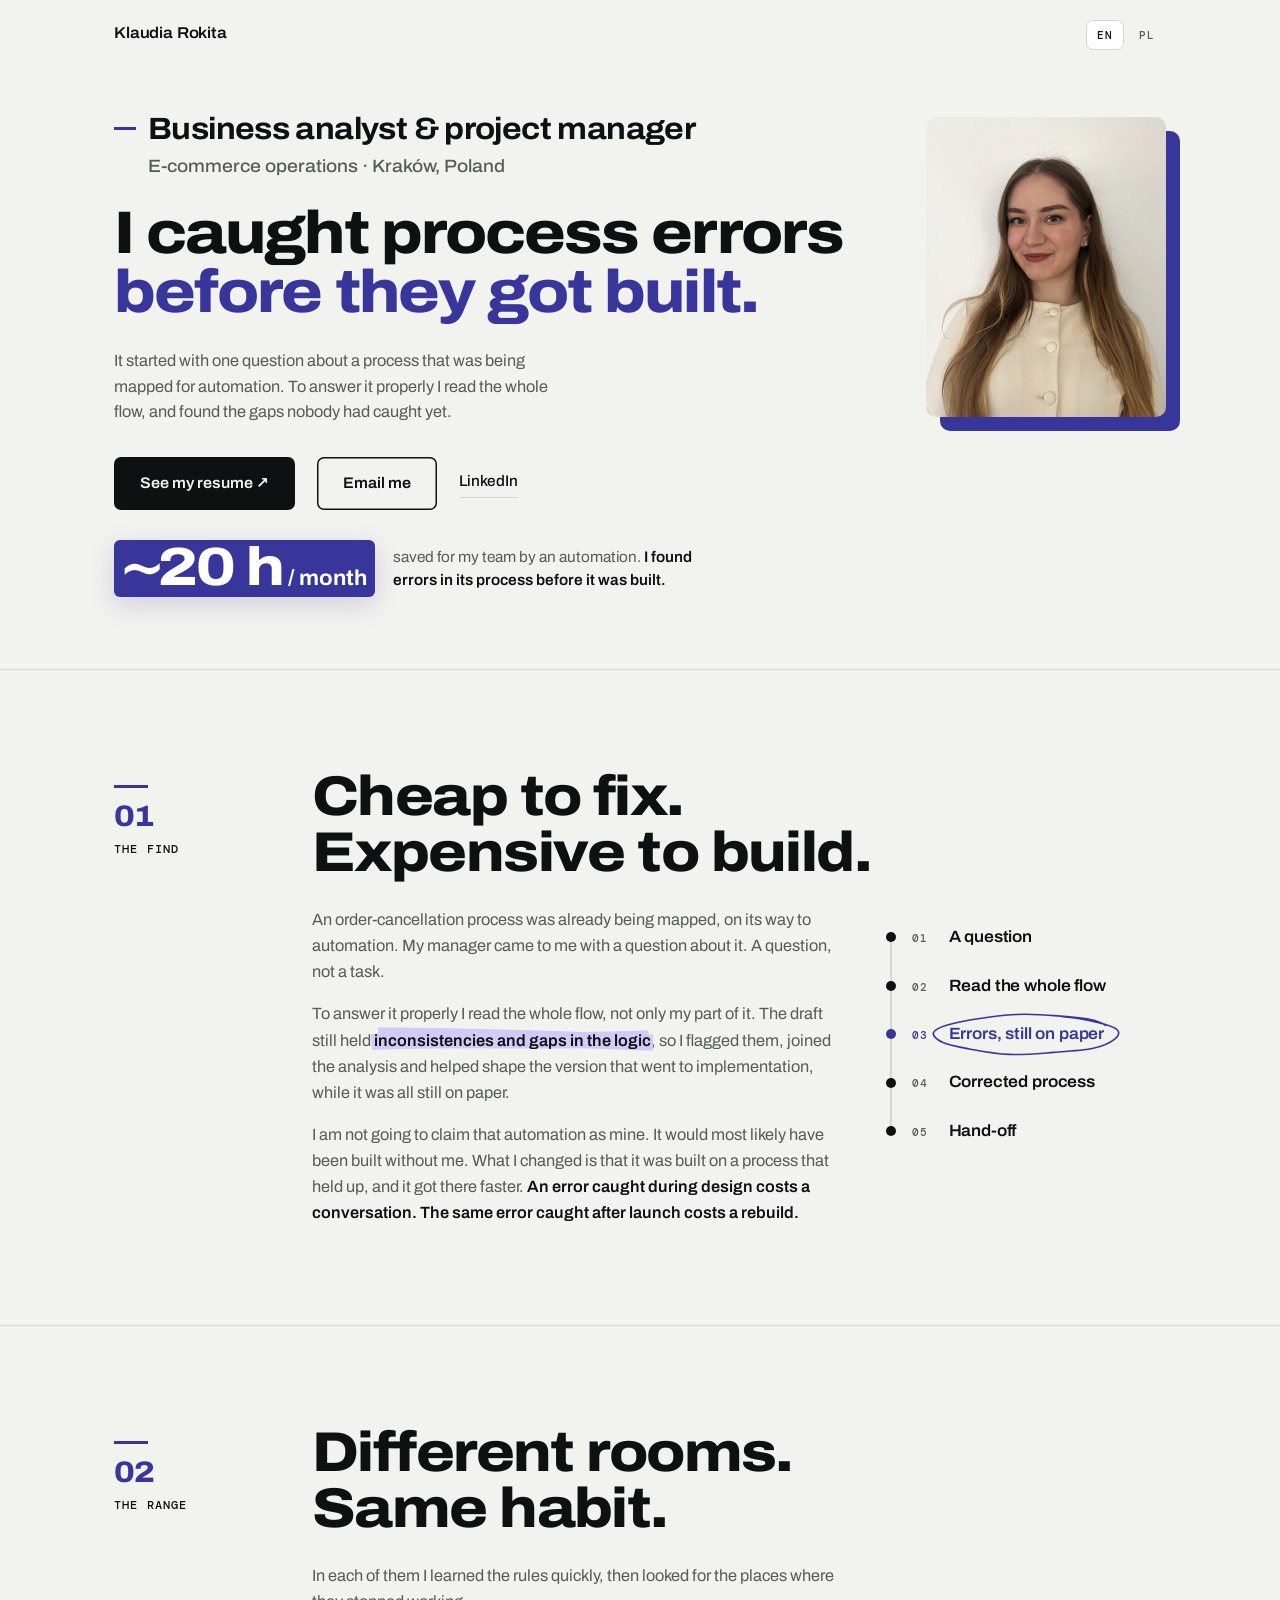
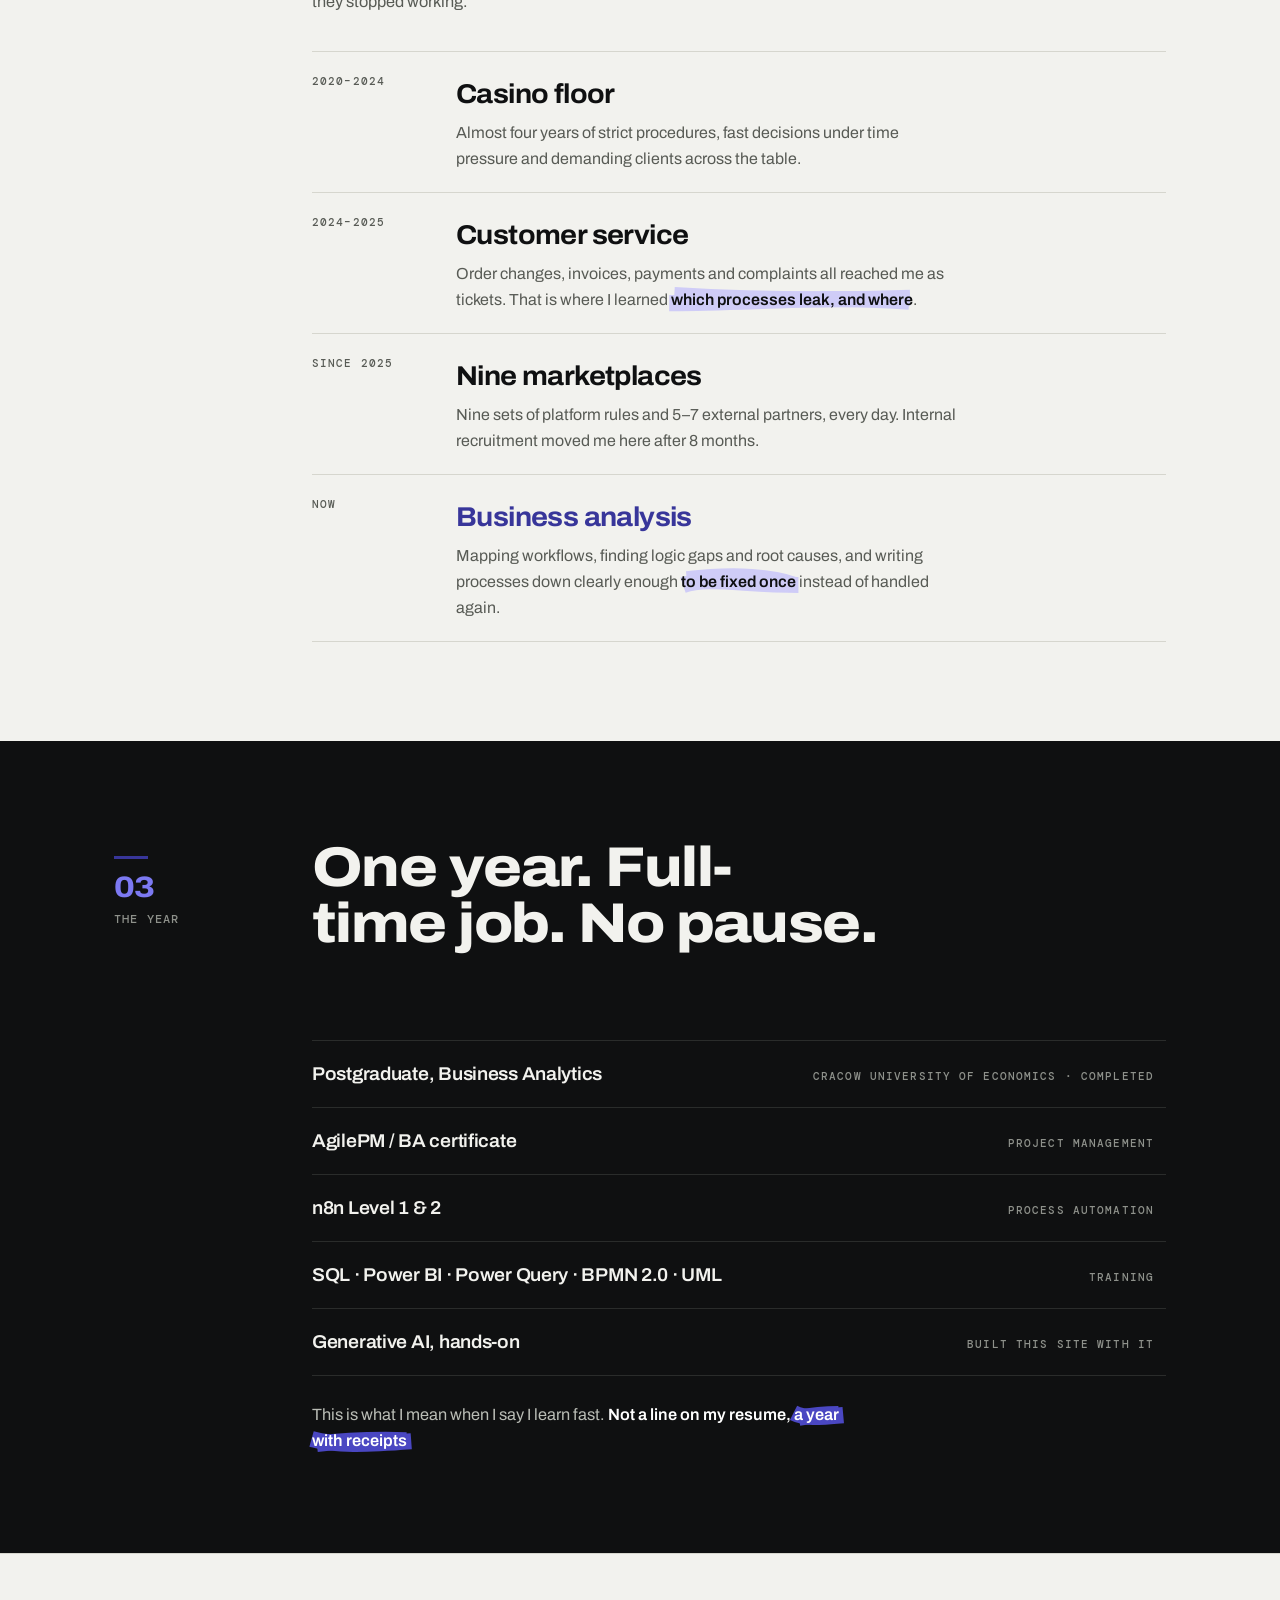
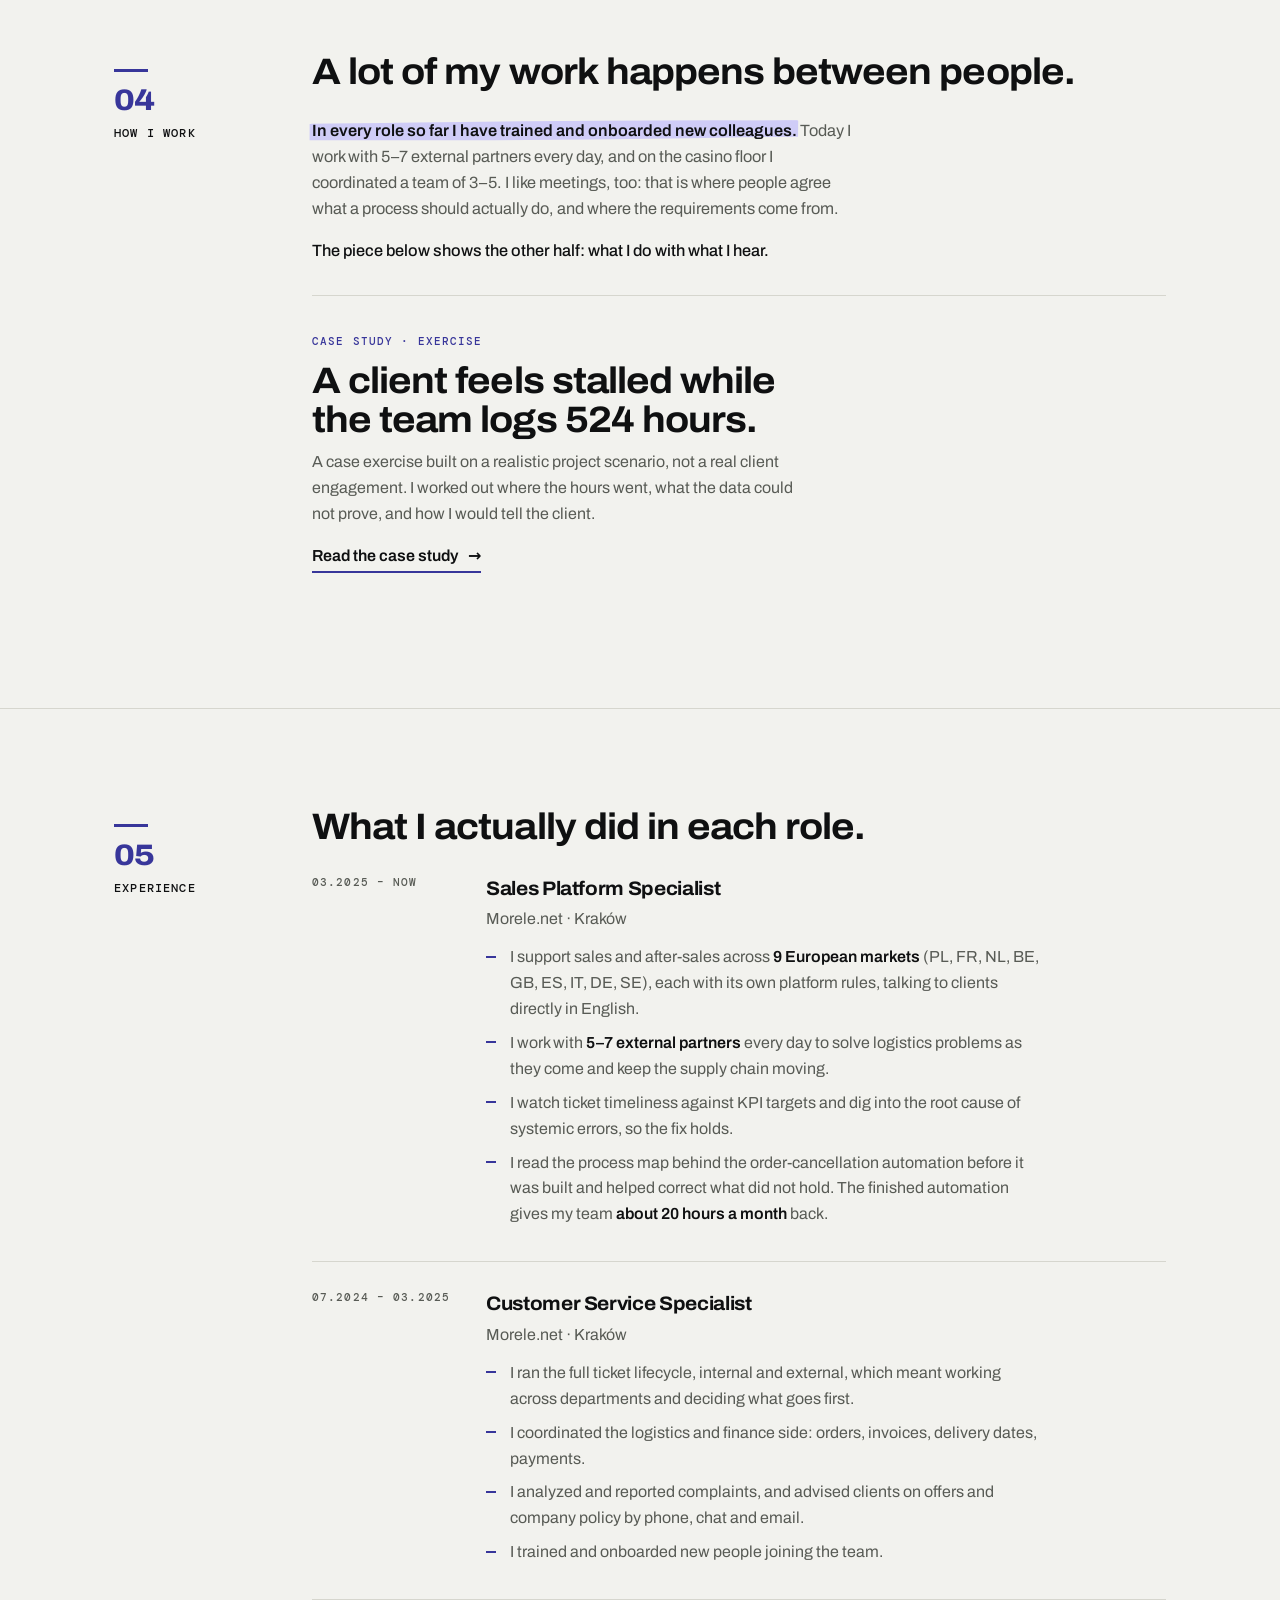
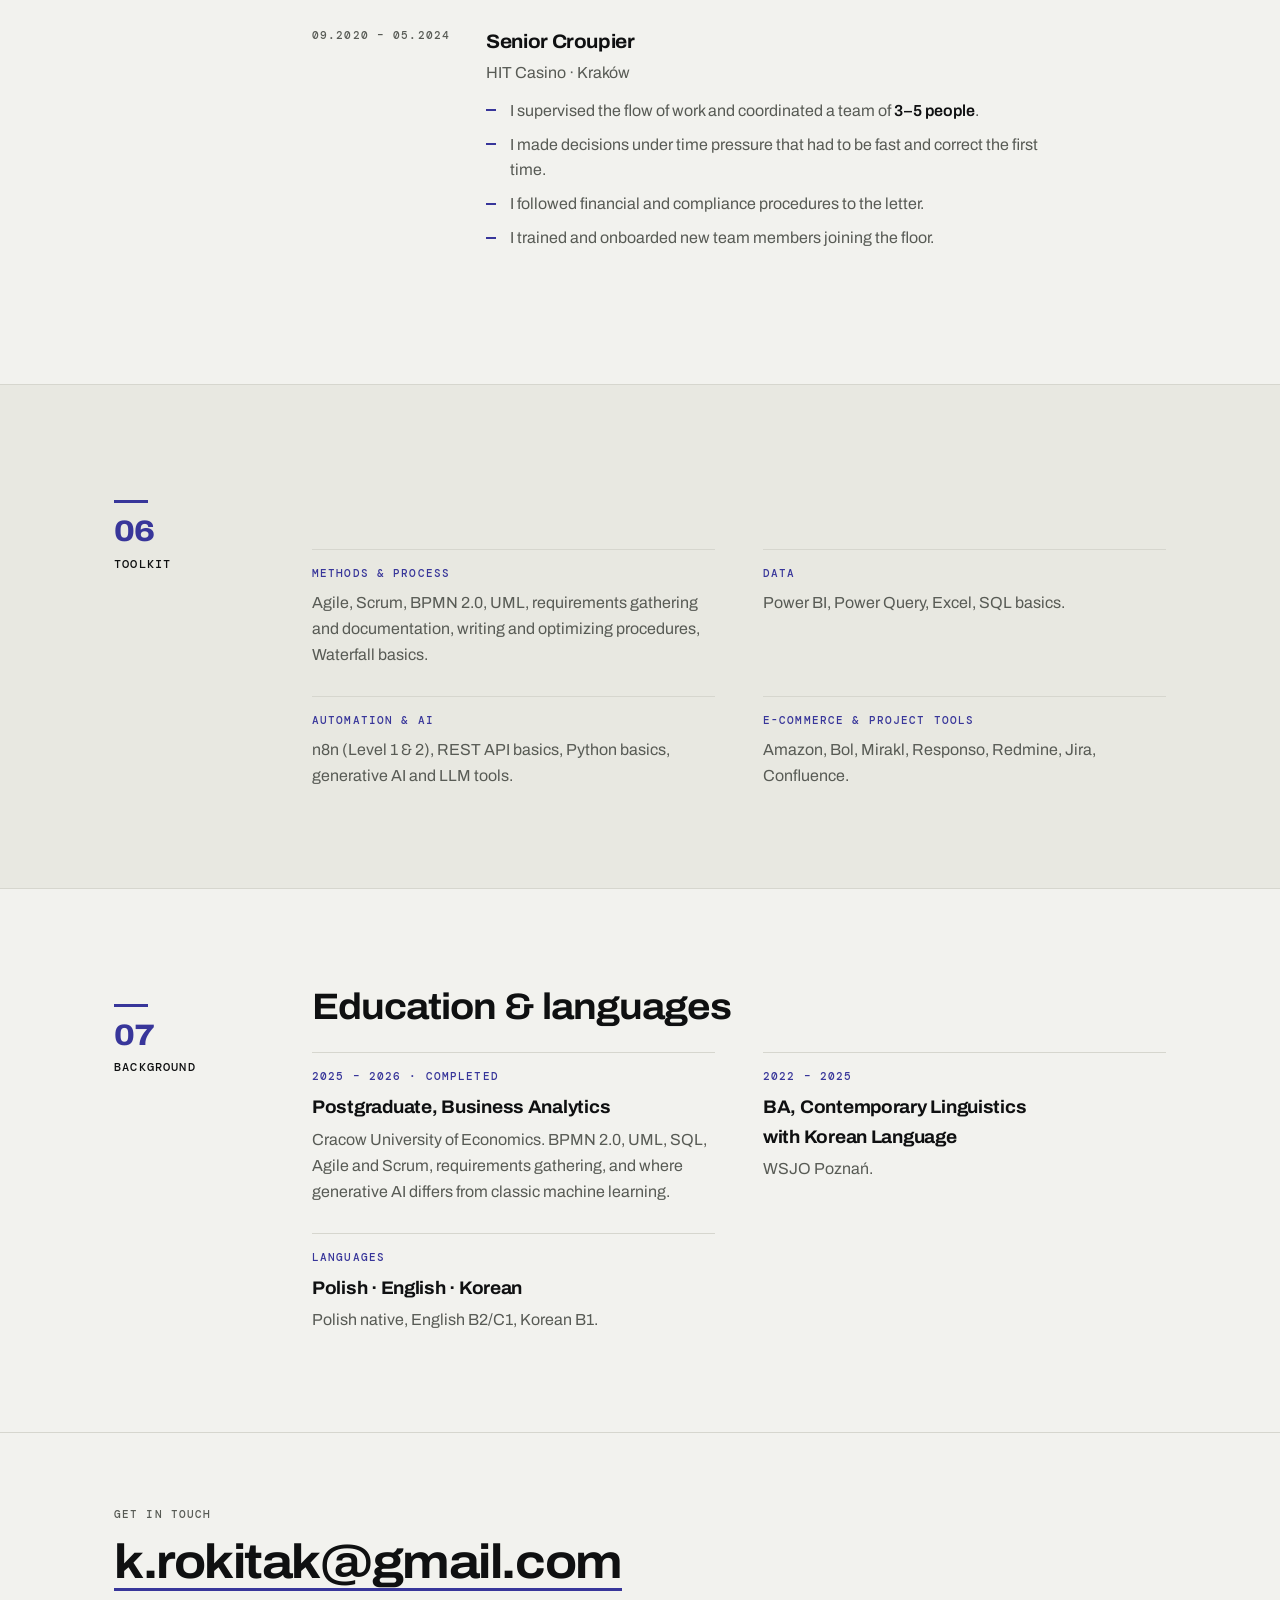
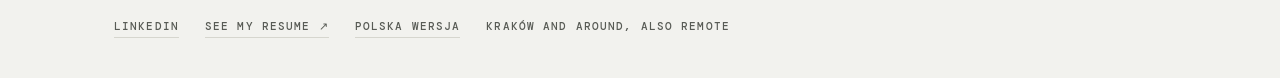
==== index.html @ baf04b35 "Personal website, first public version Co-Authored-By: Claude Opus 5 <noreply@anthropic.com>" ====
<!doctype html>
<html lang="en">
<head>
<meta charset="utf-8">
<meta name="viewport" content="width=device-width, initial-scale=1">
<meta name="robots" content="noindex, nofollow">
<title>Klaudia Rokita · Business analyst &amp; project manager</title>
<meta name="description" content="Klaudia Rokita, business analyst and project manager in Kraków: process mapping, root-cause analysis and requirements.">

<link rel="alternate" hreflang="en" href="https://klaudiarokita.github.io/">
<link rel="alternate" hreflang="pl" href="https://klaudiarokita.github.io/pl/">
<link rel="alternate" hreflang="x-default" href="https://klaudiarokita.github.io/">
<link rel="icon" href="assets/favicon-32.png" sizes="32x32" type="image/png">
<link rel="icon" href="assets/favicon.svg" type="image/svg+xml">
<link rel="apple-touch-icon" href="assets/apple-touch-icon.png">

<meta property="og:type" content="profile">
<meta property="og:locale" content="en_US">
<meta property="og:title" content="Klaudia Rokita · Business analyst &amp; project manager">
<meta property="og:description" content="I caught process errors before they got built.">
<meta property="og:url" content="https://klaudiarokita.github.io/">
<meta property="og:image" content="https://klaudiarokita.github.io/assets/img/og-en.jpg">
<meta property="og:image:width" content="1200">
<meta property="og:image:height" content="630">
<meta property="og:image:alt" content="Klaudia Rokita, business analyst and project manager: I caught process errors before they got built.">
<meta name="twitter:card" content="summary_large_image">

<link rel="preload" href="assets/fonts/archivo-latin.woff2" as="font" type="font/woff2" crossorigin>
<link rel="preload" href="assets/fonts/dmmono-500-latin.woff2" as="font" type="font/woff2" crossorigin>
<link rel="stylesheet" href="assets/css/site.css?v=37">
</head>
<body>
<a class="skip" href="#main">Skip to content</a>
<div class="spine" aria-hidden="true"><i></i></div>
<nav class="toc" aria-label="Sections on this page">
  <ol>
    <li><a href="#find"><span>The find</span><b>01</b></a></li>
    <li><a href="#range"><span>The range</span><b>02</b></a></li>
    <li><a href="#year"><span>The year</span><b>03</b></a></li>
    <li><a href="#work"><span>How I work</span><b>04</b></a></li>
    <li><a href="#experience"><span>Experience</span><b>05</b></a></li>
    <li><a href="#toolkit"><span>Toolkit</span><b>06</b></a></li>
    <li><a href="#background"><span>Background</span><b>07</b></a></li>
  </ol>
</nav>

<header class="site">
  <div class="wrap">
    <a class="sig" href="./">Klaudia Rokita</a>
    <nav class="lang mono" aria-label="Language">
      <a href="./" aria-current="page" lang="en">EN</a>
      <a href="pl/" lang="pl">PL</a>
    </nav>
  </div>
</header>

<main id="main">

  <!-- ---------- hero ---------- -->
  <section class="hero">
    <div class="wrap">
      <div class="hero-layout">
        <p class="identity">Business analyst &amp; project manager <span>E-commerce operations<span class="sep"> · </span><span class="loc">Kraków, Poland</span></span></p>
        <h1><span>I caught process errors</span> <span class="payoff">before they got built.</span></h1>
        <div class="hero-body">
          <p class="lead">It started with one question about a process that was being mapped for automation. To answer it properly I read the whole flow, and found the gaps nobody had caught yet.</p>
          <div class="cta">
            <a class="btn" href="files/klaudia-rokita-cv-en.pdf" target="_blank" rel="noopener">See my resume <span aria-hidden="true">&#8599;</span><span class="sr">(PDF, opens in a new tab)</span></a>
            <a class="btn btn--ghost" href="mailto:k.rokitak@gmail.com">Email me</a>
            <a class="tlink" href="https://www.linkedin.com/in/k-rokitak">LinkedIn</a>
          </div>
          <p class="proof"><strong>~20 h<small> / month</small></strong><span>saved for my team by an automation. <b>I found errors in its process before it was built.</b></span></p>
        </div>
        <figure class="portrait">
          <img src="assets/img/klaudia-rokita-480.jpg"
               srcset="assets/img/klaudia-rokita-480.jpg 480w, assets/img/klaudia-rokita-960.jpg 960w"
               sizes="(max-width: 900px) 72px, 240px"
               width="480" height="600"
               alt="Klaudia Rokita">
        </figure>
      </div>
    </div>
  </section>

  <!-- ---------- 01 the find ---------- -->
  <section class="act" id="find" aria-labelledby="find-h">
    <div class="wrap">
      <p class="act__label mono"><b>01</b> The find</p>
      <div>
        <h2 class="kicker reveal" id="find-h">Cheap to fix. Expensive to build.</h2>
        <div class="find-grid">
          <div>
            <p class="body-text reveal d1">An order-cancellation process was already being mapped, on its way to automation. My manager came to me with a question about it. A question, not a task.</p>
            <p class="body-text reveal d2">To answer it properly I read the whole flow, not only my part of it. The draft still held <span class="mark">inconsistencies and gaps in the logic</span>, so I flagged them, joined the analysis and helped shape the version that went to implementation, while it was all still on paper.</p>
            <p class="body-text reveal d2">I am not going to claim that automation as mine. It would most likely have been built without me. What I changed is that it was built on a process that held up, and it got there faster. <b>An error caught during design costs a conversation. The same error caught after launch costs a rebuild.</b></p>
          </div>
          <ol class="flow reveal d1" aria-label="How it went, step by step">
            <li class="step"><span class="mono">01</span><p>A question</p></li>
            <li class="step"><span class="mono">02</span><p>Read the whole flow</p></li>
            <li class="step step--gap"><span class="mono">03</span><p><span class="gap-mark">Errors, still on paper</span></p></li>
            <li class="step"><span class="mono">04</span><p>Corrected process</p></li>
            <li class="step"><span class="mono">05</span><p>Hand-off</p></li>
          </ol>
        </div>
      </div>
    </div>
  </section>

  <!-- ---------- 02 the range ---------- -->
  <section class="act" id="range" aria-labelledby="range-h">
    <div class="wrap">
      <p class="act__label mono"><b>02</b> The range</p>
      <div>
        <h2 class="kicker reveal" id="range-h">Different rooms. Same habit.</h2>
        <p class="body-text reveal d1">In each of them I learned the rules quickly, then looked for the places where they stopped working.</p>
        <div class="stops">
          <div class="stop reveal">
            <p class="yr mono">2020&ndash;2024</p>
            <div>
              <h3>Casino floor</h3>
              <p>Almost four years of strict procedures, fast decisions under time pressure and demanding clients across the table.</p>
            </div>
          </div>
          <div class="stop reveal">
            <p class="yr mono">2024&ndash;2025</p>
            <div>
              <h3>Customer service</h3>
              <p>Order changes, invoices, payments and complaints all reached me as tickets. That is where I learned <span class="mark">which processes leak, and where</span>.</p>
            </div>
          </div>
          <div class="stop reveal">
            <p class="yr mono">Since 2025</p>
            <div>
              <h3>Nine marketplaces</h3>
              <p>Nine sets of platform rules and 5&ndash;7 external partners, every day. Internal recruitment moved me here after 8 months.</p>
            </div>
          </div>
          <div class="stop stop--now reveal">
            <p class="yr mono">Now</p>
            <div>
              <h3>Business analysis</h3>
              <p>Mapping workflows, finding logic gaps and root causes, and writing processes down clearly enough <span class="mark">to be fixed once</span> instead of handled again.</p>
            </div>
          </div>
        </div>
      </div>
    </div>
  </section>

  <!-- ---------- 03 the year ---------- -->
  <section class="act act--dark" id="year" aria-labelledby="year-h">
    <div class="wrap">
      <p class="act__label mono"><b>03</b> The year</p>
      <div>
        <h2 class="kicker reveal" id="year-h">One year. Full-time job. No pause.</h2>
        <p class="body-text reveal d1">I did all of this next to a full-time role, not instead of it.</p>
        <ul class="ledger reveal d2">
          <li><h3>Postgraduate, Business Analytics</h3><p class="meta mono">Cracow University of Economics · completed</p></li>
          <li><h3>AgilePM / BA certificate</h3><p class="meta mono">Project management</p></li>
          <li><h3>n8n Level 1 &amp; 2</h3><p class="meta mono">Process automation</p></li>
          <li><h3>SQL · Power BI · Power Query · BPMN 2.0 · UML</h3><p class="meta mono">Training</p></li>
          <li><h3>Generative AI, hands-on</h3><p class="meta mono">Built this site with it</p></li>
        </ul>
        <p class="body-text after reveal d3">This is what I mean when I say I learn fast. <b>Not a line on my resume, <span class="mark mark--draw">a year with receipts</span>.</b></p>
      </div>
    </div>
  </section>

  <!-- ---------- 04 how I work ---------- -->
  <section class="act" id="work" aria-labelledby="work-h">
    <div class="wrap">
      <p class="act__label mono"><b>04</b> How I work</p>
      <div>
        <h2 class="section-head reveal" id="work-h">A lot of my work happens between people.</h2>
        <p class="body-text reveal d1"><span class="mark">In every role so far I have trained and onboarded new colleagues.</span> Today I work with 5&ndash;7 external partners every day, and on the casino floor I coordinated a team of 3&ndash;5. I like meetings, too: that is where people agree what a process should actually do, and where the requirements come from.</p>
        <p class="body-text work-bridge reveal d2">The piece below shows the other half: what I do with what I hear.</p>
        <a class="slab reveal" href="case-study.html">
          <p class="slab__tag mono">Case study · exercise</p>
          <h3>A client feels stalled while the team logs 524 hours.</h3>
          <p>A case exercise built on a realistic project scenario, not a real client engagement. I worked out where the hours went, what the data could not prove, and how I would tell the client.</p>
          <span class="go">Read the case study</span>
        </a>
        <a class="slab reveal d1" href="build-log.html" hidden>
          <p class="slab__tag mono">Build log · this site</p>
          <h3>Comfortable with AI. Careful with it, too.</h3>
          <p>I built this site with AI in a field I had never worked in, without writing code. I set the goals and requirements, made the decisions and had every claim checked against my resume. When the AI overstated my role in a headline, I caught it. The log has the rest.</p>
          <span class="go">Read the build log</span>
        </a>
      </div>
    </div>
  </section>

  <!-- ---------- 05 experience ---------- -->
  <section class="act" id="experience" aria-labelledby="exp-h">
    <div class="wrap">
      <p class="act__label mono"><b>05</b> Experience</p>
      <div>
        <h2 class="section-head reveal" id="exp-h">What I actually did in each role.</h2>

        <article class="role reveal">
          <p class="when mono">03.2025 &ndash; now</p>
          <div>
            <h3>Sales Platform Specialist</h3>
            <p class="where">Morele.net · Kraków</p>
            <ul>
              <li>I support sales and after-sales across <b>9 European markets</b> (PL, FR, NL, BE, GB, ES, IT, DE, SE), each with its own platform rules, talking to clients directly in English.</li>
              <li>I work with <b>5&ndash;7 external partners</b> every day to solve logistics problems as they come and keep the supply chain moving.</li>
              <li>I watch ticket timeliness against KPI targets and dig into the root cause of systemic errors, so the fix holds.</li>
              <li>I read the process map behind the order-cancellation automation before it was built and helped correct what did not hold. The finished automation gives my team <b>about 20 hours a month</b> back.</li>
            </ul>
          </div>
        </article>

        <article class="role reveal">
          <p class="when mono">07.2024 &ndash; 03.2025</p>
          <div>
            <h3>Customer Service Specialist</h3>
            <p class="where">Morele.net · Kraków</p>
            <ul>
              <li>I ran the full ticket lifecycle, internal and external, which meant working across departments and deciding what goes first.</li>
              <li>I coordinated the logistics and finance side: orders, invoices, delivery dates, payments.</li>
              <li>I analyzed and reported complaints, and advised clients on offers and company policy by phone, chat and email.</li>
              <li>I trained and onboarded new people joining the team.</li>
            </ul>
          </div>
        </article>

        <article class="role reveal">
          <p class="when mono">09.2020 &ndash; 05.2024</p>
          <div>
            <h3>Senior Croupier</h3>
            <p class="where">HIT Casino · Kraków</p>
            <ul>
              <li>I supervised the flow of work and coordinated a team of <b>3&ndash;5 people</b>.</li>
              <li>I made decisions under time pressure that had to be fast and correct the first time.</li>
              <li>I followed financial and compliance procedures to the letter.</li>
              <li>I trained and onboarded new team members joining the floor.</li>
            </ul>
          </div>
        </article>
      </div>
    </div>
  </section>

  <!-- ---------- 06 toolkit ---------- -->
  <section class="act act--tint" id="toolkit" aria-labelledby="kit-h">
    <div class="wrap">
      <p class="act__label mono"><b>06</b> Toolkit</p>
      <div>
        <h2 class="section-head reveal" id="kit-h">What I work with.</h2>
        <dl class="kit reveal">
          <div>
            <dt class="mono">Methods &amp; process</dt>
            <dd>Agile, Scrum, BPMN 2.0, UML, requirements gathering and documentation, writing and optimizing procedures, Waterfall basics.</dd>
          </div>
          <div>
            <dt class="mono">Data</dt>
            <dd>Power BI, Power Query, Excel, SQL basics.</dd>
          </div>
          <div>
            <dt class="mono">Automation &amp; AI</dt>
            <dd>n8n (Level 1 &amp; 2), REST API basics, Python basics, generative AI and LLM tools.</dd>
          </div>
          <div>
            <dt class="mono">E-commerce &amp; project tools</dt>
            <dd>Amazon, Bol, Mirakl, Responso, Redmine, Jira, Confluence.</dd>
          </div>
        </dl>
      </div>
    </div>
  </section>

  <!-- ---------- 07 background ---------- -->
  <section class="act" id="background" aria-labelledby="edu-h">
    <div class="wrap">
      <p class="act__label mono"><b>07</b> Background</p>
      <div>
        <h2 class="section-head reveal" id="edu-h">Education &amp; languages</h2>
        <div class="edu reveal">
          <div>
            <p class="tag mono">2025 &ndash; 2026 · completed</p>
            <h3>Postgraduate, Business Analytics</h3>
            <p>Cracow University of Economics. BPMN 2.0, UML, SQL, Agile and Scrum, requirements gathering, and where generative AI differs from classic machine learning.</p>
          </div>
          <div>
            <p class="tag mono">2022 &ndash; 2025</p>
            <h3>BA, Contemporary Linguistics with Korean Language</h3>
            <p>WSJO Poznań.</p>
          </div>
          <div>
            <p class="tag mono">Languages</p>
            <h3>Polish · English · Korean</h3>
            <p>Polish native, English B2/C1, Korean B1.</p>
          </div>
        </div>
      </div>
    </div>
  </section>

</main>

<footer class="foot">
  <div class="wrap">
    <p class="mono" style="color:var(--ink-2);margin:0 0 14px">Get in touch</p>
    <a class="mail" href="mailto:k.rokitak@gmail.com">k.rokitak@gmail.com</a>
    <div class="foot-row mono">
      <a href="https://www.linkedin.com/in/k-rokitak">LinkedIn</a>
      <a href="files/klaudia-rokita-cv-en.pdf" target="_blank" rel="noopener">See my resume <span aria-hidden="true">&#8599;</span><span class="sr">(PDF, opens in a new tab)</span></a>
      <a href="pl/" lang="pl">Polska wersja</a>
      <span>Kraków and around, also remote</span>
    </div>
  </div>
</footer>
<script src="assets/js/reveal.js?v=3" defer></script>
<script src="assets/js/vendor/rough-notation.iife.js" defer></script>
<script src="assets/js/marks.js?v=3" defer></script>
<script src="assets/js/nav.js?v=1" defer></script>
</body>
</html>
---- assets/css/site.css ----
/* ------------------------------------------------------------------
   Klaudia Rokita - personal site
   Plain CSS, no build step. One accent colour, two typefaces.
   ------------------------------------------------------------------ */

/* ---------- fonts (self-hosted, no third-party requests) ----------
   font-display: optional - the hero must never reflow while a font
   loads. Preloaded + cached, Archivo is there on first paint; if it
   is not, the fallback stays for that one view and nothing jumps. */
@font-face{
  font-family:"Archivo";
  font-style:normal;
  font-weight:100 900;
  font-stretch:62% 125%;
  font-display:optional;
  src:url("../fonts/archivo-latin.woff2") format("woff2");
  unicode-range:U+0000-00FF,U+0131,U+0152-0153,U+02BB-02BC,U+02C6,U+02DA,U+02DC,U+0304,U+0308,U+0329,U+2000-206F,U+20AC,U+2122,U+2191,U+2193,U+2212,U+2215,U+FEFF,U+FFFD;
}
@font-face{
  font-family:"Archivo";
  font-style:normal;
  font-weight:100 900;
  font-stretch:62% 125%;
  font-display:optional;
  src:url("../fonts/archivo-latin-ext.woff2") format("woff2");
  unicode-range:U+0100-02BA,U+02BD-02C5,U+02C7-02CC,U+02CE-02D7,U+02DD-02FF,U+0304,U+0308,U+0329,U+1D00-1DBF,U+1E00-1E9F,U+1EF2-1EFF,U+2020,U+20A0-20AB,U+20AD-20C0,U+2113,U+2C60-2C7F,U+A720-A7FF;
}
@font-face{
  font-family:"DM Mono";
  font-style:normal;
  font-weight:500;
  font-display:optional;
  src:url("../fonts/dmmono-500-latin.woff2") format("woff2");
  unicode-range:U+0000-00FF,U+0131,U+0152-0153,U+02BB-02BC,U+02C6,U+02DA,U+02DC,U+0304,U+0308,U+0329,U+2000-206F,U+20AC,U+2122,U+2191,U+2193,U+2212,U+2215,U+FEFF,U+FFFD;
}
@font-face{
  font-family:"DM Mono";
  font-style:normal;
  font-weight:500;
  font-display:optional;
  src:url("../fonts/dmmono-500-latin-ext.woff2") format("woff2");
  unicode-range:U+0100-02BA,U+02BD-02C5,U+02C7-02CC,U+02CE-02D7,U+02DD-02FF,U+0304,U+0308,U+0329,U+1D00-1DBF,U+1E00-1E9F,U+1EF2-1EFF,U+2020,U+20A0-20AB,U+20AD-20C0,U+2113,U+2C60-2C7F,U+A720-A7FF;
}

/* ---------- tokens ---------- */
:root{
  --paper:#F2F2EE;
  --paper-2:#E8E8E1;
  --ink:#0F1011;
  --ink-2:#585B55;
  --line:#D6D6CE;
  --accent:#38369A;
  --accent-bright:#7C79F2;

  /* soft wash used behind the footer address on hover */
  --hl:rgba(56,54,154,.20);

  --radius:7px;
  --gutter:clamp(20px,5vw,64px);
  --ease:cubic-bezier(.2,.7,.3,1);

  --fs-hero:clamp(2.45rem,6.1vw,5.1rem);
  --fs-kicker:clamp(1.95rem,4.6vw,3.5rem);
  --fs-section:clamp(1.5rem,3vw,2.3rem);
  --fs-stat:clamp(3.4rem,9vw,7rem);
  --fs-lead:clamp(1.02rem,1.25vw,1.24rem);

  --sans:"Archivo","Segoe UI",system-ui,-apple-system,sans-serif;
  --mono:"DM Mono",ui-monospace,"Cascadia Mono",Consolas,monospace;
}

/* ---------- base ---------- */
*{box-sizing:border-box}
html{-webkit-text-size-adjust:100%;scroll-behavior:smooth}
body{
  margin:0;
  background:var(--paper);
  color:var(--ink);
  font-family:var(--sans);
  font-size:1rem;
  line-height:1.62;
  -webkit-font-smoothing:antialiased;
}
a{color:inherit}
::selection{background:var(--accent);color:#fff}
:focus-visible{outline:2px solid var(--accent);outline-offset:3px}
img{max-width:100%;height:auto}
[hidden]{display:none!important}

.wrap{max-width:1180px;margin:0 auto;padding-inline:var(--gutter)}
.mono{font-family:var(--mono);font-weight:500;letter-spacing:.1em;text-transform:uppercase;font-size:.7rem}
.skip{position:absolute;left:-9999px}
.skip:focus{left:16px;top:16px;background:var(--ink);color:var(--paper);padding:10px 16px;border-radius:var(--radius);z-index:9}

/* ---------- highlighted phrases ----------
   The marker itself is drawn by Rough Notation (assets/js/marks.js).
   Without JavaScript the phrase is simply set in the accent colour,
   so the emphasis never depends on the script. Used sparingly: a phrase
   is marked only if it makes sense read on its own. */
.mark{color:var(--accent);font-weight:600}
.act--dark .mark{color:var(--accent-bright)}
.rn .mark{color:var(--ink)}
.rn .act--dark .mark{color:#fff}
/* The marker is an absolutely positioned SVG placed next to the phrase.
   Anchoring it to its paragraph keeps it in place while the surrounding
   block is being moved by the entrance animation. */
p:has(.mark){position:relative}

/* ---------- spine ---------- */
/* reading progress: a thin accent line on the very edge of the window.
   It used to sit next to the content column, where an empty rule with
   nothing to its left read as a sidebar that failed to load. */
.spine{position:fixed;top:0;bottom:0;left:0;width:3px;z-index:3;pointer-events:none}
.spine i{display:block;height:100%;background:var(--accent);transform:scaleY(0);transform-origin:top;will-change:transform}
@media (max-width:820px){.spine{display:none}}

/* ---------- section index (wide screens only) ----------
   Short dashes on the right edge, one per section, in the same language as
   the dashes above the section numbers. Names appear on hover or focus.
   Hidden while the hero is on screen; assets/js/nav.js turns it on, marks the
   current section and switches colours over the dark section. */
.toc{display:none}
@media (min-width:1100px){
  .js-toc .toc{
    display:block;position:fixed;right:clamp(16px,2vw,30px);top:50%;transform:translateY(-50%);z-index:4;
    opacity:0;pointer-events:none;visibility:hidden;
    /* visibility keeps the hidden links out of the keyboard tab order; it switches after the fade */
    transition:opacity .35s var(--ease),visibility 0s linear .35s;
  }
  .js-toc .toc.is-on{opacity:1;pointer-events:auto;visibility:visible;transition:opacity .35s var(--ease),visibility 0s}
}
.toc ol{list-style:none;margin:0;padding:0;display:flex;flex-direction:column;align-items:flex-end;gap:4px}
.toc a{display:flex;align-items:center;gap:10px;padding:5px 0;text-decoration:none;color:var(--ink-2)}
.toc a::after{
  content:"";width:14px;height:2px;border-radius:2px;background:var(--line);
  transition:width .25s var(--ease),background-color .25s var(--ease);
}
.toc b{font-family:var(--mono);font-weight:500;font-size:.66rem;letter-spacing:.08em;opacity:.75;transition:color .2s var(--ease),opacity .2s var(--ease)}
.toc span{
  font-size:.8rem;font-weight:600;white-space:nowrap;color:var(--ink);
  background:var(--paper);padding:3px 9px;border-radius:5px;box-shadow:0 2px 12px rgba(15,16,17,.1);
  opacity:0;transform:translateX(6px);pointer-events:none;
  transition:opacity .2s var(--ease),transform .2s var(--ease);
}
.toc a:hover span,.toc a:focus-visible span{opacity:1;transform:none}
.toc a:hover::after{width:22px;background:var(--ink-2)}
.toc a:hover b{opacity:1}
.toc a[aria-current="true"]::after{width:30px;background:var(--accent)}
.toc a[aria-current="true"] b{color:var(--accent);opacity:1}
.toc.on-dark a{color:#8E918B}
.toc.on-dark a::after{background:#3A3C3B}
.toc.on-dark a[aria-current="true"]::after{background:var(--accent-bright)}
.toc.on-dark a[aria-current="true"] b{color:var(--accent-bright)}
.act{scroll-margin-top:8px}

/* ---------- header ---------- */
.site{position:relative;z-index:2}
.site .wrap{display:flex;align-items:center;justify-content:space-between;gap:16px;padding-block:20px}
.sig{
  font-weight:600;font-stretch:108%;letter-spacing:-.01em;font-size:.98rem;text-decoration:none;
  padding-bottom:2px;border-bottom:2px solid transparent;transition:border-color .2s var(--ease)
}
.sig:hover{border-color:var(--accent)}
.lang{display:flex;gap:4px}
.lang a{
  text-decoration:none;padding:5px 10px;border:1px solid transparent;border-radius:var(--radius);
  color:var(--ink-2);transition:background-color .18s var(--ease),color .18s var(--ease),border-color .18s var(--ease)
}
.lang a:hover{color:var(--ink);background:var(--paper-2)}
.lang a[aria-current]{color:var(--ink);border-color:var(--line);background:#fff}

/* ---------- hero ---------- */
.hero{padding-block:clamp(22px,4.5vh,52px) clamp(38px,8vh,84px)}
/* who I am, big enough to win against the headline's pull */
.identity{
  margin:0 0 clamp(18px,3vh,30px);
  font-size:clamp(1.3rem,2.4vw,1.95rem);
  font-weight:700;font-stretch:108%;letter-spacing:-.02em;line-height:1.2;
  color:var(--ink);
}
.identity::before{
  content:"";display:inline-block;width:22px;height:3px;background:var(--accent);
  vertical-align:middle;margin-right:12px;transform:translateY(-2px);
}
.identity > span{display:block;margin:8px 0 0 34px;font-size:.58em;font-weight:500;letter-spacing:0;color:var(--ink-2)}

/* Hero grid: text on the left, portrait on the right.
   On a phone the portrait shrinks to a small avatar next to the role,
   so the headline, the number and the buttons still fit on one screen. */
.hero-layout{
  display:grid;
  grid-template-columns:minmax(0,1fr) clamp(200px,19vw,240px);
  grid-template-areas:"id photo" "title photo" "body photo";
  column-gap:clamp(32px,4vw,56px);
  align-items:start;
}
.identity{grid-area:id}
/* sized so the longest line (~12.4em at this width setting) stays on one line next to the photo */
.hero-layout h1{grid-area:title;font-size:clamp(2.35rem,5vw,3.75rem)}
/* Polish words run longer: the headline's longest line is ~15.2em instead of ~12.1em */
html[lang="pl"] .hero-layout h1{font-size:clamp(2.1rem,4.1vw,3.1rem)}
.hero-body{grid-area:body;margin-top:clamp(20px,3vh,30px)}
.hero-body .lead{margin-top:0;max-width:52ch}

.portrait{grid-area:photo;margin:6px 0 0;position:relative;align-self:start}
.portrait::before{
  /* offset accent block behind the photo, like a print pinned on a board */
  content:"";position:absolute;inset:14px -14px -14px 14px;
  background:var(--accent);border-radius:10px;z-index:0;
  transition:transform .35s var(--ease);
}
.portrait img{
  position:relative;z-index:1;display:block;width:100%;height:auto;
  aspect-ratio:4/5;object-fit:cover;border-radius:10px;
  transition:transform .35s var(--ease);
}
.portrait:hover img{transform:translate(-4px,-4px)}
.portrait:hover::before{transform:translate(4px,4px)}

/* the proof number: a solid accent block under the buttons, unit inside the block */
.proof{
  display:flex;align-items:center;gap:18px;flex-wrap:wrap;
  margin:clamp(22px,3.4vh,32px) 0 0;
}
.proof strong{
  display:inline-block;flex:none;white-space:nowrap;
  font-size:clamp(2.4rem,4.2vw,3.4rem);font-stretch:118%;font-weight:800;line-height:.9;
  letter-spacing:-.045em;font-variant-numeric:tabular-nums;
  background:var(--accent);color:#fff;border-radius:6px;padding:.06em .16em .1em;
  box-shadow:0 8px 26px rgba(56,54,154,.18);
}
.proof strong small{font-size:.4em;font-weight:700;letter-spacing:0;font-stretch:104%}
.proof > span{max-width:36ch;color:var(--ink-2);font-size:.96rem;line-height:1.5}
.proof > span b{color:var(--ink);font-weight:600}

@media (max-width:900px){
  .hero-layout{
    grid-template-columns:72px minmax(0,1fr);
    grid-template-areas:"photo id" "title title" "body body";
    column-gap:16px;align-items:center;
  }
  .identity{margin:0}
  .identity::before{display:none}
  .identity > span{display:block;margin:4px 0 0;font-size:.7em}
  /* the location drops to its own line instead of wrapping mid-phrase */
  .identity .sep{display:none}
  .identity .loc{display:block}
  .portrait{margin:0}
  .portrait::before{inset:5px -5px -5px 5px;border-radius:50%}
  .portrait img{aspect-ratio:1;border-radius:50%;object-position:50% 22%}
  .hero-layout h1{margin-top:clamp(18px,3vh,26px)}
  .proof{gap:12px}
}

/* screen-reader-only text */
.sr{position:absolute;width:1px;height:1px;padding:0;margin:-1px;overflow:hidden;clip:rect(0,0,0,0);white-space:nowrap;border:0}
h1{
  font-size:var(--fs-hero);
  font-stretch:112%;
  font-weight:800;
  line-height:.98;
  letter-spacing:-.032em;
  margin:0;
}
/* when a heading has to wrap, split it into even lines instead of leaving one word alone */
h1,h2,h3{text-wrap:balance}
/* one sentence per line: set-up in ink, the payoff in the accent.
   The accent line has to make sense read on its own in a second. */
h1 span{display:block}
h1 .payoff{color:var(--accent)}
.lead{margin:clamp(20px,3vh,30px) 0 0;max-width:54ch;font-size:var(--fs-lead);color:var(--ink-2);line-height:1.55}
.cta{display:flex;flex-wrap:wrap;align-items:center;gap:10px 22px;margin-top:clamp(24px,3.6vh,38px)}
.btn{
  display:inline-block;text-decoration:none;background:var(--ink);color:var(--paper);
  padding:14px 26px;border-radius:var(--radius);font-weight:600;font-size:.96rem;font-stretch:104%;
  transition:background-color .2s var(--ease),transform .2s var(--ease),box-shadow .2s var(--ease);
}
.btn:hover{background:var(--accent);transform:translateY(-2px);box-shadow:0 6px 18px rgba(15,16,17,.16)}
.btn:active{transform:translateY(0);box-shadow:none}
.btn--ghost{background:transparent;color:var(--ink);box-shadow:inset 0 0 0 1.5px var(--ink)}
.btn--ghost:hover{background:var(--ink);color:var(--paper);box-shadow:0 6px 18px rgba(15,16,17,.16)}
.tlink{
  position:relative;text-decoration:none;font-weight:500;font-size:.96rem;padding-bottom:3px;
  background-image:linear-gradient(var(--accent),var(--accent));
  background-repeat:no-repeat;background-position:0 100%;background-size:0 2px;
  border-bottom:1.5px solid var(--line);
  transition:background-size .28s var(--ease),color .2s var(--ease);
}
.tlink:hover{color:var(--accent);background-size:100% 2px}

/* Phones: the hero becomes one compact unit - who, the headline, the number,
   the buttons. The story line is told in full in section 01 right below, so
   it is left out here; headline, number and contact buttons then fit on the
   first screen even with the browser bars showing.
   (Kept after the base button rules so it overrides them.) */
@media (max-width:600px){
  .hero{padding-block:14px 34px}
  .hero-body{display:flex;flex-direction:column;margin-top:22px}
  .hero-body .lead{display:none}
  /* number on top, its sentence underneath at full width */
  .proof{order:-1;margin:0;flex-direction:column;align-items:flex-start;gap:10px}
  .proof strong{font-size:2.3rem;box-shadow:none}
  .proof > span{max-width:none;font-size:.94rem;line-height:1.45}
  .cta{display:grid;grid-template-columns:1fr 1fr;gap:10px;margin-top:22px}
  .cta .btn:first-child{grid-column:1 / -1}
  .cta .btn,.cta .tlink{padding:13px 10px;text-align:center}
  /* LinkedIn gets the same outline as Email, so the second row reads as a pair */
  .cta .tlink{border:0;border-radius:var(--radius);box-shadow:inset 0 0 0 1.5px var(--ink);font-weight:600;background-image:none}
}

/* ---------- sections ---------- */
.act{padding-block:clamp(56px,11vh,132px);border-top:1px solid var(--line)}
.act > .wrap{display:grid;grid-template-columns:150px minmax(0,1fr);gap:0 48px}
.act__label{
  color:var(--ink);position:sticky;top:26px;align-self:start;margin:0;
  font-size:.74rem;padding-top:16px;
}
.act__label::before{content:"";display:block;width:34px;height:3px;background:var(--accent);margin-bottom:14px}
.act__label b{
  display:block;color:var(--accent);
  font-family:var(--sans);font-size:1.85rem;font-weight:800;font-stretch:112%;
  letter-spacing:-.03em;line-height:1;margin-bottom:8px;
  font-variant-numeric:tabular-nums;
}
.kicker{
  font-size:var(--fs-kicker);font-stretch:112%;font-weight:800;line-height:1;
  letter-spacing:-.028em;margin:0 0 26px;max-width:18ch;text-wrap:balance;
}
/* a kicker split into sentences: one sentence per line */
.kicker > span{display:block}
.kicker:has(> span){max-width:none}
.section-head{
  font-size:var(--fs-section);font-stretch:108%;font-weight:700;line-height:1.05;
  letter-spacing:-.026em;margin:0 0 26px;
}
.body-text{margin:0;max-width:60ch;font-size:var(--fs-lead);color:var(--ink-2);line-height:1.6}
.body-text b{color:var(--ink);font-weight:600}
.body-text + .body-text{margin-top:16px}

/* process diagram in section 01: the story on the left, the flow in the
   margin on the right, like a diagram next to a written account.
   It is a diagram, not a control: small solid dots, no hover reactions,
   and the problem step is circled by hand (assets/js/marks.js) instead of
   being filled in like a "you are here" step of a wizard. */
.find-grid{
  display:grid;grid-template-columns:minmax(0,1fr) 280px;
  gap:28px clamp(36px,4vw,56px);align-items:start;
}
.flow{list-style:none;margin:6px 0 0;padding:0;position:relative}
.flow::before{
  content:"";position:absolute;left:4px;top:23px;bottom:23px;width:2px;background:var(--line);
}
.step{position:relative;display:flex;align-items:baseline;gap:12px;padding:11px 0 11px 26px}
.step::before{
  content:"";position:absolute;left:0;top:50%;width:10px;height:10px;border-radius:50%;
  background:var(--ink);transform:translateY(-50%);
}
.step > span{flex:none;width:2.2em;color:var(--ink-2)}
.step p{margin:0;font-weight:600;font-stretch:106%;font-size:1.02rem;letter-spacing:-.01em}
.step--gap::before{background:var(--accent)}
.step--gap > span,.step--gap p{color:var(--accent)}
.gap-mark{position:relative;display:inline-block;white-space:nowrap}
@media (max-width:1100px){
  .find-grid{grid-template-columns:1fr}
  .flow{margin-top:8px;max-width:420px}
}

.stat{display:flex;flex-wrap:wrap;align-items:flex-end;gap:10px 26px;margin-top:clamp(34px,6vh,64px)}
.stat strong{
  font-size:var(--fs-stat);font-stretch:118%;font-weight:800;line-height:.9;
  letter-spacing:-.045em;font-variant-numeric:tabular-nums;
  background:var(--accent);color:#fff;border-radius:6px;
  padding:.06em .16em .1em;
  box-shadow:0 8px 26px rgba(56,54,154,.18);
}
.stat p{margin:0 0 6px;max-width:30ch;color:var(--ink-2)}

/* stops (career arc) */
.stops{margin:clamp(26px,4vh,44px) 0 0;border-top:1px solid var(--line)}
.stop{
  display:grid;grid-template-columns:120px minmax(0,1fr);gap:4px 24px;
  padding:20px 14px 20px 0;border-bottom:1px solid var(--line);
  transition:background-color .22s var(--ease),padding-left .22s var(--ease);
}
.stop .yr{color:var(--ink-2);margin:0;transition:color .22s var(--ease)}
.stop h3{
  margin:0 0 4px;font-size:clamp(1.25rem,2.2vw,1.7rem);font-stretch:106%;font-weight:700;letter-spacing:-.022em;
  transition:color .22s var(--ease);
}
.stop p{margin:0;color:var(--ink-2);max-width:56ch}
.stop:hover{background:rgba(56,54,154,.045);padding-left:14px}
.stop:hover .yr{color:var(--accent)}
.stop:hover h3{color:var(--accent)}
.stop--now h3{color:var(--accent)}

/* inverted act */
.act--dark{
  background:var(--ink);color:var(--paper);border-top:0;
}
.act--dark .act__label{color:#8E918B}
.act--dark .act__label b{color:var(--accent-bright)}
.act--dark .body-text{color:#B9BCB5}
.act--dark .body-text b{color:#fff}
.act--dark .ledger,.act--dark .ledger li{border-color:#2A2C2B}
.act--dark .ledger .meta{color:#8E918B}
.act--dark .ledger li:hover{background:#181A19}
.act--dark .ledger li:hover h3{color:#fff}
.act--dark .ledger li:hover .meta{color:var(--accent-bright)}

.ledger{list-style:none;margin:clamp(26px,4vh,44px) 0 0;padding:0;border-top:1px solid var(--line)}
.ledger li{
  display:grid;grid-template-columns:minmax(0,1fr) auto;gap:6px 24px;align-items:baseline;
  padding:18px 12px 18px 0;border-bottom:1px solid var(--line);
  transition:background-color .22s var(--ease),padding-left .22s var(--ease);
}
.ledger li:hover{padding-left:12px}
.ledger h3{margin:0;font-size:1.16rem;font-stretch:104%;font-weight:600;letter-spacing:-.015em;transition:color .22s var(--ease)}
.ledger .meta{color:var(--ink-2);white-space:nowrap;margin:0;transition:color .22s var(--ease)}
.after{margin-top:26px;font-size:var(--fs-lead)}

/* work slabs */
.slab{
  display:block;text-decoration:none;border-top:1px solid var(--line);
  padding:clamp(24px,4vh,40px) 14px clamp(24px,4vh,40px) 0;
  transition:background-color .22s var(--ease),padding-left .22s var(--ease);
}
.slab:last-of-type{border-bottom:1px solid var(--line)}
.slab h3{
  margin:0 0 10px;font-size:clamp(1.5rem,3vw,2.3rem);font-stretch:108%;font-weight:700;
  letter-spacing:-.026em;line-height:1.05;max-width:20ch;transition:color .22s var(--ease);
}
.slab p{margin:0;max-width:56ch;color:var(--ink-2)}
.slab .slab__tag{margin:0 0 12px;color:var(--accent)}
.work-bridge{color:var(--ink);font-weight:500;margin-bottom:clamp(22px,3.4vh,34px)}
.slab .go{
  display:inline-block;margin-top:16px;font-weight:600;
  border-bottom:2px solid var(--accent);padding:0 0 2px;
  transition:background-color .22s var(--ease),color .22s var(--ease),padding .22s var(--ease);
}
.slab .go::after{content:"\2192";display:inline-block;margin-left:10px;transition:transform .22s var(--ease)}
.slab:hover{background:rgba(56,54,154,.045);padding-left:14px}
.slab:hover h3{color:var(--accent)}
.slab:hover .go{background:var(--accent);color:#fff;padding-inline:8px}
.slab:hover .go::after{transform:translateX(5px)}

/* experience */
.role{display:grid;grid-template-columns:150px minmax(0,1fr);gap:6px 24px;padding:26px 0;border-top:1px solid var(--line)}
.role:first-of-type{border-top:0;padding-top:0}
.role .when{color:var(--ink-2);margin:0}
.role h3{margin:0;font-size:1.22rem;font-stretch:106%;font-weight:700;letter-spacing:-.018em}
.role .where{margin:2px 0 12px;color:var(--ink-2)}
.role ul{margin:0;padding:0;list-style:none;max-width:62ch}
.role li{position:relative;padding-left:24px;margin-bottom:8px;color:var(--ink-2);transition:color .2s var(--ease)}
.role li::before{
  content:"";position:absolute;left:0;top:.72em;width:10px;height:2px;background:var(--accent);
  transition:width .22s var(--ease);
}
.role li:hover{color:var(--ink)}
.role li:hover::before{width:18px}
.role li b{color:var(--ink);font-weight:600}

/* toolkit */
.kit{display:grid;grid-template-columns:repeat(2,minmax(0,1fr));gap:28px 48px;margin:0}
.kit > div{border-top:1px solid var(--line);padding-top:14px;transition:border-color .22s var(--ease)}
.kit > div:hover{border-top-color:var(--accent)}
.kit dt{margin:0 0 8px;color:var(--accent)}
.kit dd{margin:0;color:var(--ink-2)}

/* education + languages */
.edu{display:grid;grid-template-columns:repeat(2,minmax(0,1fr));gap:28px 48px}
.edu > div{border-top:1px solid var(--line);padding-top:14px;transition:border-color .22s var(--ease)}
.edu > div:hover{border-top-color:var(--accent)}
.edu h3{margin:8px 0 4px;font-size:1.14rem;font-stretch:104%;font-weight:700;letter-spacing:-.015em}
.edu p{margin:0;color:var(--ink-2)}
.edu .tag{color:var(--accent);margin:0}

/* footer */
.foot{border-top:1px solid var(--line);padding-block:clamp(44px,8vh,90px) 40px}
.foot .mail{
  display:inline-block;text-decoration:none;font-size:clamp(1.5rem,4.4vw,3rem);font-stretch:110%;
  font-weight:700;letter-spacing:-.03em;line-height:1.05;border-bottom:3px solid var(--accent);
  background-image:linear-gradient(var(--hl),var(--hl));
  background-repeat:no-repeat;background-position:0 100%;background-size:0 100%;
  transition:background-size .34s var(--ease),color .2s var(--ease);
}
.foot .mail:hover{background-size:100% 100%;color:var(--accent)}
.foot-row{display:flex;flex-wrap:wrap;gap:12px 26px;margin-top:26px;color:var(--ink-2)}
.foot-row a{text-decoration:none;border-bottom:1px solid var(--line);padding-bottom:2px;transition:border-color .2s var(--ease),color .2s var(--ease)}
.foot-row a:hover{color:var(--accent);border-color:var(--accent)}
.foot-note{margin:34px 0 0;color:var(--ink-2);font-size:.82rem;max-width:64ch}

/* ---------- motion: scroll-driven, CSS only ----------
   Content is visible by default; animation runs only where supported. */
/* The spine is the one thing tied directly to the scroll position. */
@keyframes fill{from{transform:scaleY(0)}to{transform:scaleY(1)}}
@supports (animation-timeline:scroll()){
  @media (prefers-reduced-motion:no-preference){
    .spine i{animation:fill linear both;animation-timeline:scroll(root block)}
  }
}

/* Entrance motion. The .js-motion class and the .pending state are set by
   assets/js/reveal.js, and only below the first screen - without JavaScript
   nothing is ever hidden. Scrolling triggers it, the movement plays in time. */
.js-motion .reveal.pending{opacity:0;transform:translateY(28px)}
.js-motion .stop.reveal.pending{transform:translateX(-36px)}
.js-motion .reveal.pending.is-in{
  opacity:1;transform:none;
  transition:opacity .6s var(--ease),transform .75s var(--ease);
}
@media print{
  .js-motion .pending{opacity:1 !important;transform:none !important}
}

@media (prefers-reduced-motion:reduce){
  html{scroll-behavior:auto}
  *,*::before,*::after{transition-duration:.001ms !important;animation-duration:.001ms !important}
}

/* ---------- tinted section, to break a long light stretch ---------- */
.act--tint{background:var(--paper-2)}

/* ---------- narrow screens ---------- */
@media (max-width:820px){
  .act > .wrap{grid-template-columns:1fr;gap:18px}
  .act__label{position:static;display:flex;align-items:baseline;gap:12px;padding-top:12px}
  .act__label::before{display:none}
  .act__label b{display:inline;font-size:1.5rem;margin-bottom:0}
  h1{max-width:none}
  .stop,.role{grid-template-columns:1fr;gap:2px}
  .role{padding:22px 0}
  .ledger li{grid-template-columns:1fr}
  .ledger .meta{white-space:normal}
  .kit,.edu{grid-template-columns:1fr;gap:22px}
  .stop:hover,.slab:hover,.ledger li:hover{padding-left:0}
}

/* =====================================================================
   Case study page
   ===================================================================== */
.cs-hero{padding-block:clamp(18px,3vh,36px) clamp(44px,8vh,90px)}
.cs-back{margin:0 0 clamp(22px,4vh,40px)}
.cs-hero .slab__tag{margin:0 0 14px;color:var(--accent)}
.cs-title{font-size:clamp(2.2rem,5vw,3.9rem);max-width:18ch;text-wrap:balance}
.cs-hero .lead{max-width:46ch}
.cs-note{
  margin:22px 0 0;max-width:62ch;padding:10px 14px;border-left:3px solid var(--line);
  color:var(--ink-2);font-size:.92rem;background:var(--paper-2);border-radius:0 6px 6px 0;
}

/* the conclusion first: the reader gets the point without reading the rest */
.tldr{margin-top:clamp(30px,5vh,48px);max-width:70ch;border-top:3px solid var(--accent);padding-top:16px}
.tldr .mono{margin:0 0 10px;color:var(--accent)}
.tldr p:last-child{margin:0;font-size:clamp(1.12rem,1.6vw,1.38rem);line-height:1.5;color:var(--ink)}
.tldr b{font-weight:700}

/* chart */
.chart{margin:clamp(30px,5vh,48px) 0 0;max-width:720px}
.chart__title{font-weight:700;font-stretch:106%;font-size:1.02rem;margin:0 0 10px}
.chart__legend{list-style:none;margin:0 0 8px;padding:0;display:flex;flex-wrap:wrap;gap:6px 20px;color:var(--ink-2);font-size:.88rem}
.chart__legend li{display:flex;align-items:center;gap:8px}
.sw{width:12px;height:12px;border-radius:3px;display:inline-block}
.sw--work{background:#8A8D85}
.sw--leave{background:#4A47C2}
/* bar chart in plain HTML: reflows on a phone and keeps text at reading size.
   Scale 0-160 h across the track; gridlines every 40 h. */
.bars{display:grid;row-gap:0;margin-top:6px}
.bars__row{display:grid;grid-template-columns:92px minmax(0,1fr) 52px;align-items:center;column-gap:10px;height:44px}
.bars__role{font-size:.86rem;font-weight:600;text-align:right;color:var(--ink)}
.bars__track{
  position:relative;display:flex;align-items:center;height:100%;
  background-image:linear-gradient(to right,var(--line) 1px,transparent 1px);
  background-size:25% 100%;box-shadow:inset -1px 0 var(--line);
}
.bars__seg{display:flex;align-items:center;justify-content:center;height:22px;min-width:0;font-style:normal;transition:opacity .2s var(--ease)}
.bars__seg--work{background:#8A8D85}
.bars__seg--leave{background:#4A47C2;margin-left:2px}
.bars__seg--end{border-radius:0 4px 4px 0}
.bars__seg span{font-size:.74rem;font-weight:600;color:#fff;white-space:nowrap;padding-inline:6px}
.bars:hover .bars__seg{opacity:.55}
.bars .bars__seg:hover{opacity:1}
.bars__val{font-family:var(--mono);font-weight:500;font-size:.72rem;color:var(--ink-2);font-variant-numeric:tabular-nums}
.bars__row--axis{height:24px}
.bars__axis{position:relative;height:100%}
.bars__axis span{
  position:absolute;top:4px;transform:translateX(-50%);
  font-family:var(--mono);font-size:.64rem;color:var(--ink-2);white-space:nowrap;
}
.bars__axis span:first-child{transform:none}
.bars__axis span:last-child{transform:translateX(-100%)}
@media (max-width:480px){
  .bars__row{grid-template-columns:70px minmax(0,1fr) 44px;column-gap:8px}
  .bars__role{font-size:.78rem}
}
.chart__table{margin-top:14px;font-size:.9rem;color:var(--ink-2)}
.chart__table summary{cursor:pointer;font-weight:500;color:var(--ink);width:max-content}
.chart__table summary:hover{color:var(--accent)}
.chart__table table{margin-top:10px;border-collapse:collapse;width:100%;max-width:560px;font-variant-numeric:tabular-nums}
.chart__table th,.chart__table td{text-align:left;padding:7px 10px 7px 0;border-bottom:1px solid var(--line)}
.chart__table thead th{font-family:var(--mono);font-weight:500;font-size:.68rem;letter-spacing:.08em;text-transform:uppercase}
.chart__table tbody th{color:var(--ink);font-weight:600}

.callout{margin-top:clamp(26px,4vh,40px);max-width:62ch;border-left:3px solid var(--accent);padding:4px 0 4px 18px}
.callout .mono{margin:0 0 8px;color:var(--accent)}
.callout p:last-child{margin:0;font-size:var(--fs-lead);line-height:1.6;color:var(--ink-2)}

/* red flags */
.flags{list-style:none;margin:6px 0 0;padding:0;counter-reset:flag;max-width:66ch}
.flags li{counter-increment:flag;display:grid;grid-template-columns:52px minmax(0,1fr);column-gap:10px;padding:18px 0;border-top:1px solid var(--line)}
.flags li::before{
  content:counter(flag);grid-row:1 / span 2;
  font-size:2rem;font-weight:800;font-stretch:112%;line-height:1;color:var(--accent);
}
.flags h3{margin:0 0 6px;font-size:1.22rem;font-stretch:106%;font-weight:700;letter-spacing:-.018em}
.flags p{margin:0;color:var(--ink-2)}

/* for / against */
.proscons{display:grid;grid-template-columns:repeat(2,minmax(0,1fr));gap:24px 48px;margin-top:clamp(26px,4vh,40px)}
.proscons > div{border-top:2px solid var(--accent);padding-top:14px}
.proscons > div:last-child{border-top-color:var(--line)}
.proscons__label{margin:0 0 10px;color:var(--accent)}
.proscons__label--muted{color:var(--ink-2)}
.dash{list-style:none;margin:0;padding:0}
.dash li{position:relative;padding-left:22px;margin-bottom:8px;color:var(--ink-2)}
.dash li::before{content:"";position:absolute;left:0;top:.72em;width:10px;height:2px;background:var(--accent)}
.dash--muted li::before{background:var(--ink-2)}
.dash--big li{font-size:var(--fs-lead);color:var(--ink);font-weight:500}
.dash--big li::before{top:.8em}

/* questions */
.questions{list-style:none;margin:6px 0 0;padding:0;counter-reset:q;max-width:760px}
.questions li{
  counter-increment:q;display:grid;grid-template-columns:44px minmax(0,1fr) auto;gap:6px 18px;
  align-items:baseline;padding:16px 0;border-top:1px solid var(--line);
}
.questions li::before{content:counter(q);font-size:1.5rem;font-weight:300;font-stretch:112%;color:var(--accent);line-height:1}
.questions p{margin:0;font-size:1.06rem;color:var(--ink)}
.questions .mono{color:var(--ink-2);white-space:nowrap}

/* the client email */
.email{
  margin:6px 0 0;max-width:64ch;background:#fff;border:1px solid var(--line);border-radius:10px;
  padding:clamp(20px,3vw,32px);color:var(--ink);font-size:1.02rem;line-height:1.65;
}
.email p{margin:0 0 14px}
.email__sign{margin:22px 0 0 !important;padding-top:14px;border-top:1px solid var(--line);font-weight:700}

.cs-takeaway .kicker{max-width:22ch}

@media (max-width:820px){
  .proscons{grid-template-columns:1fr}
  .questions li{grid-template-columns:36px minmax(0,1fr)}
  .questions .mono{grid-column:2}
  .flags li{grid-template-columns:40px minmax(0,1fr)}
}
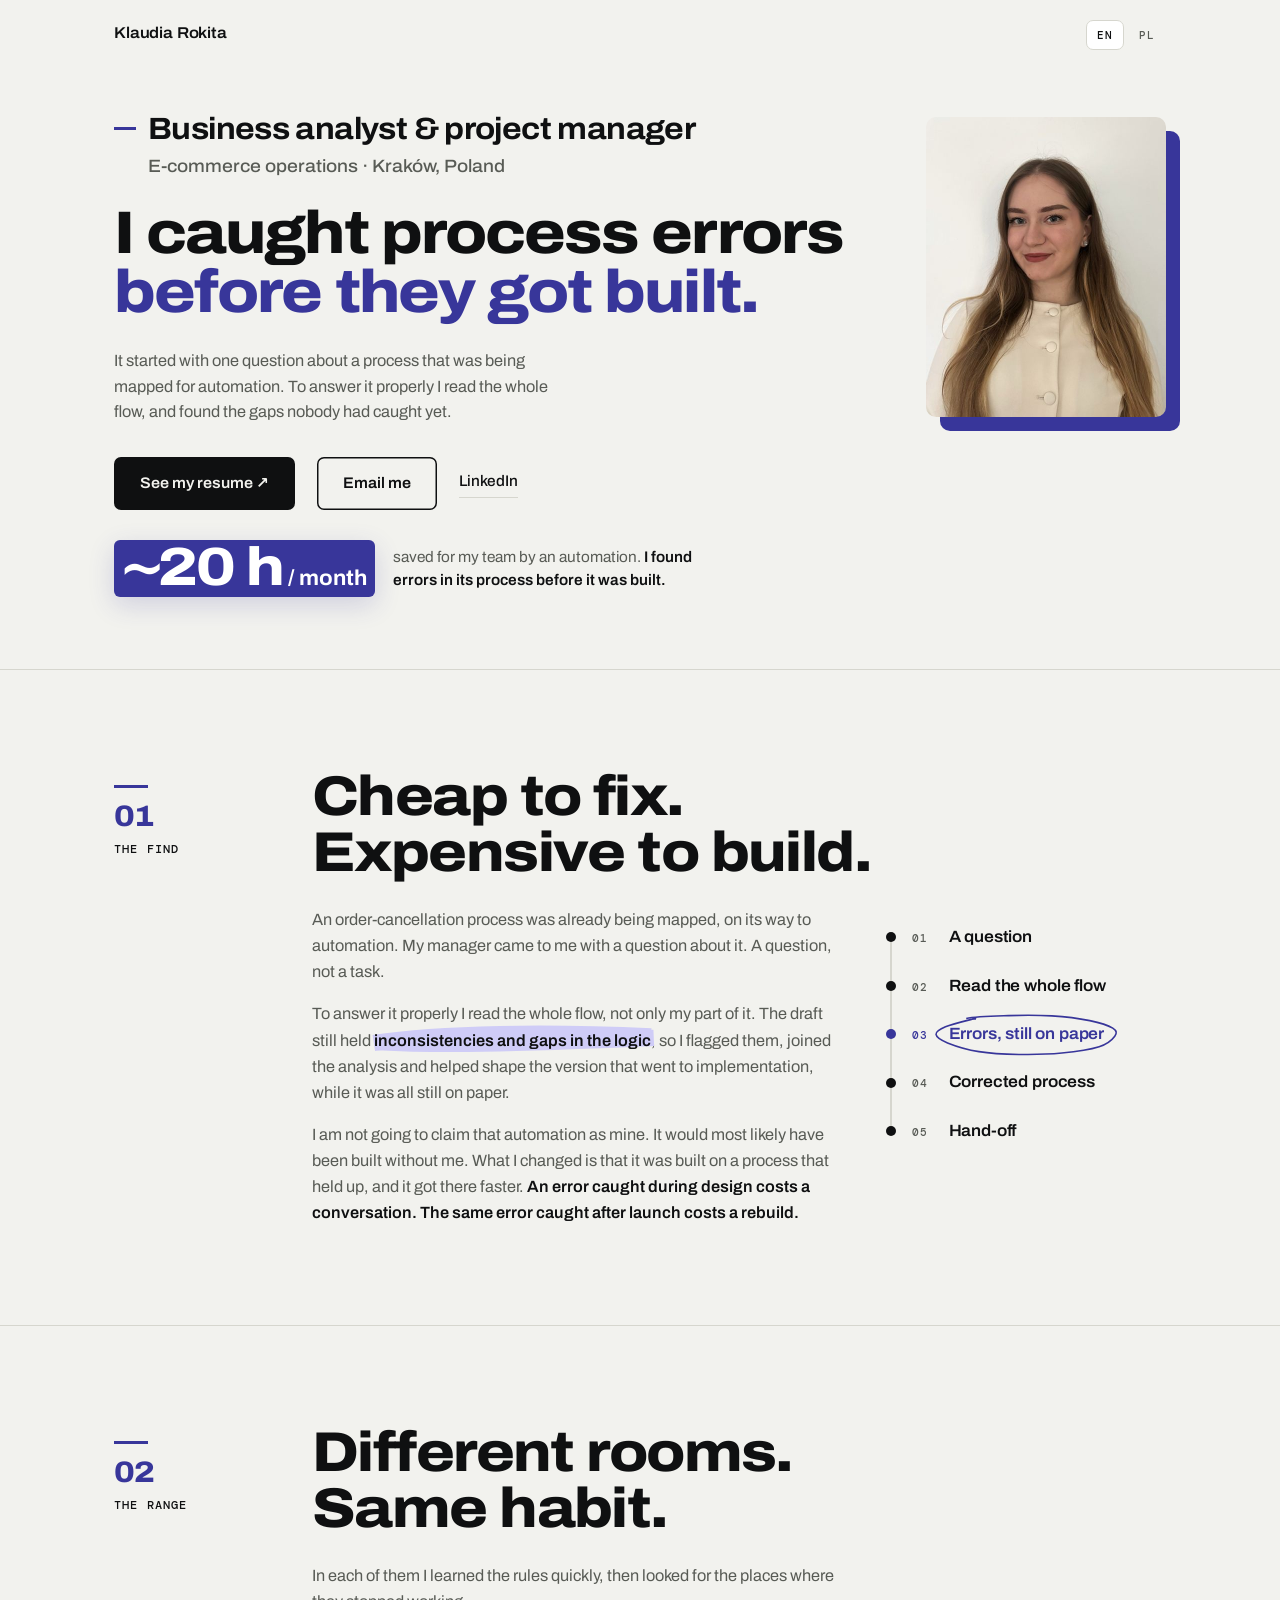
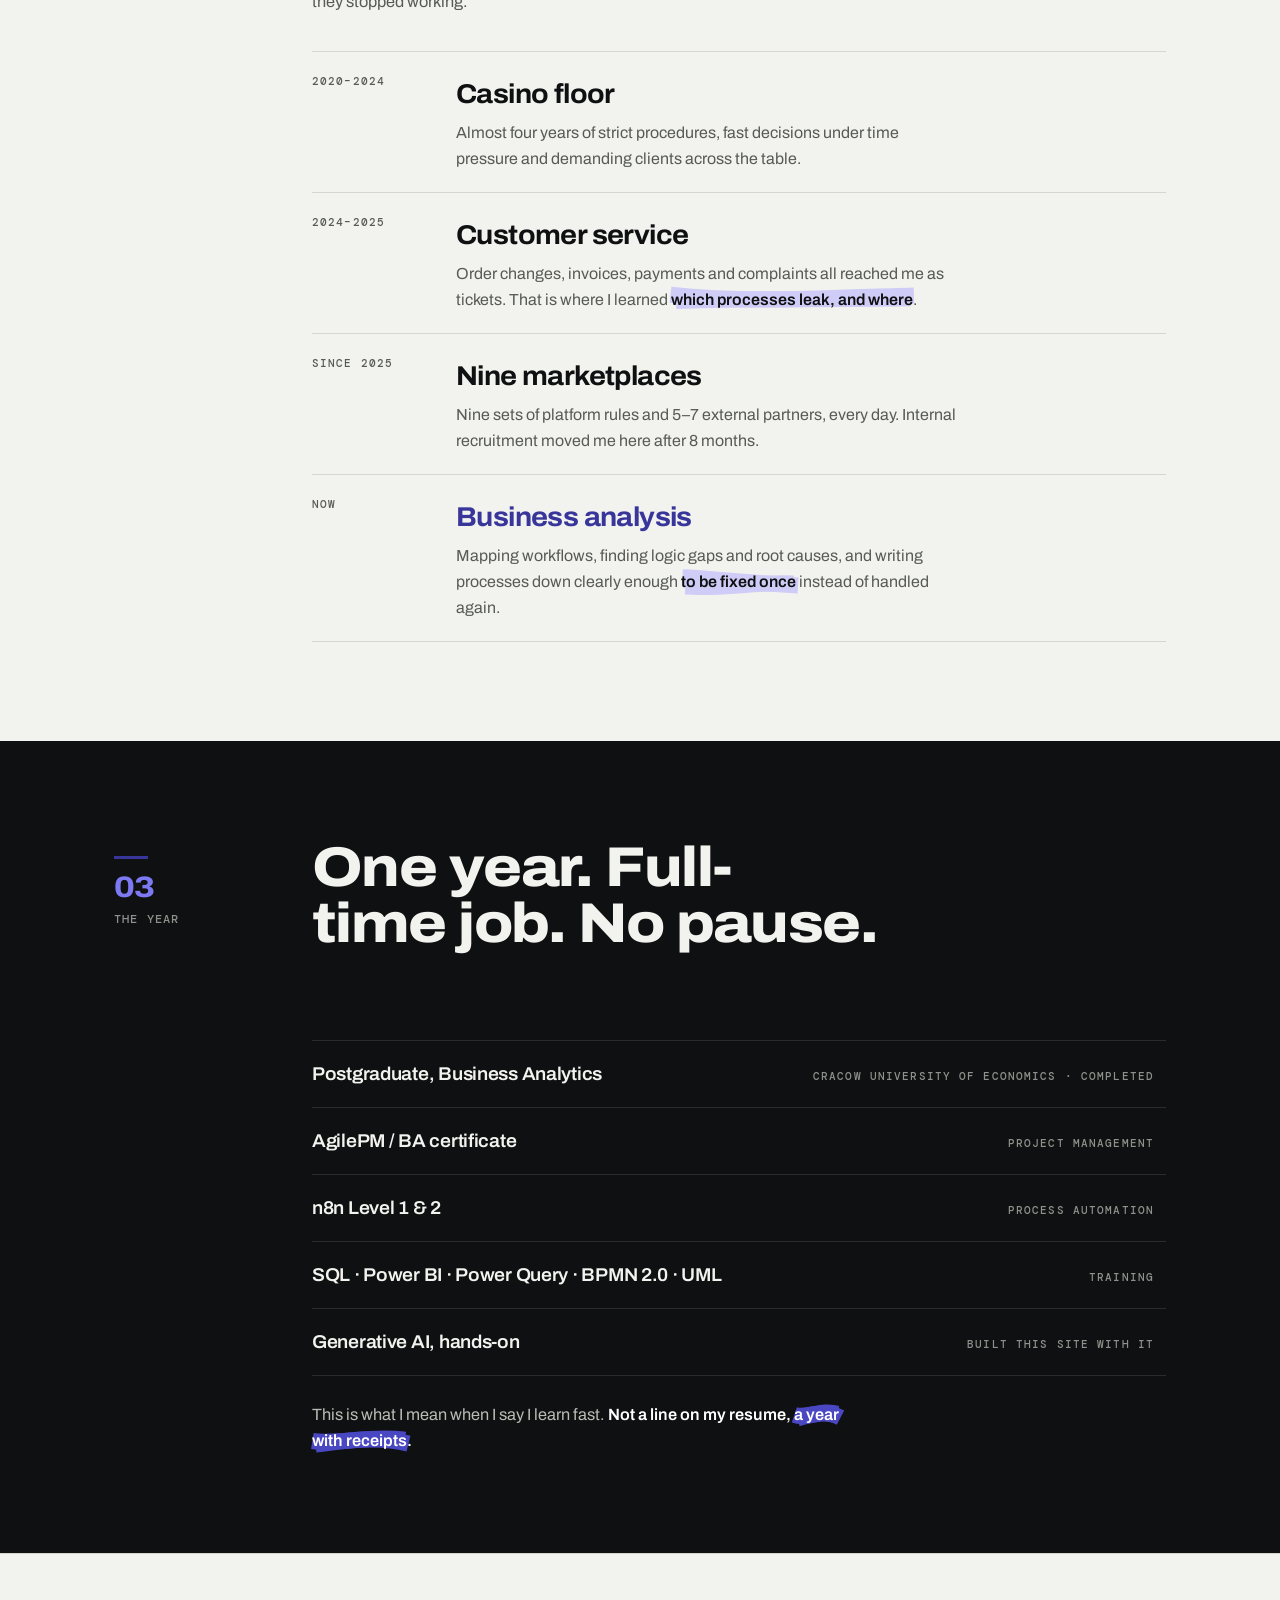
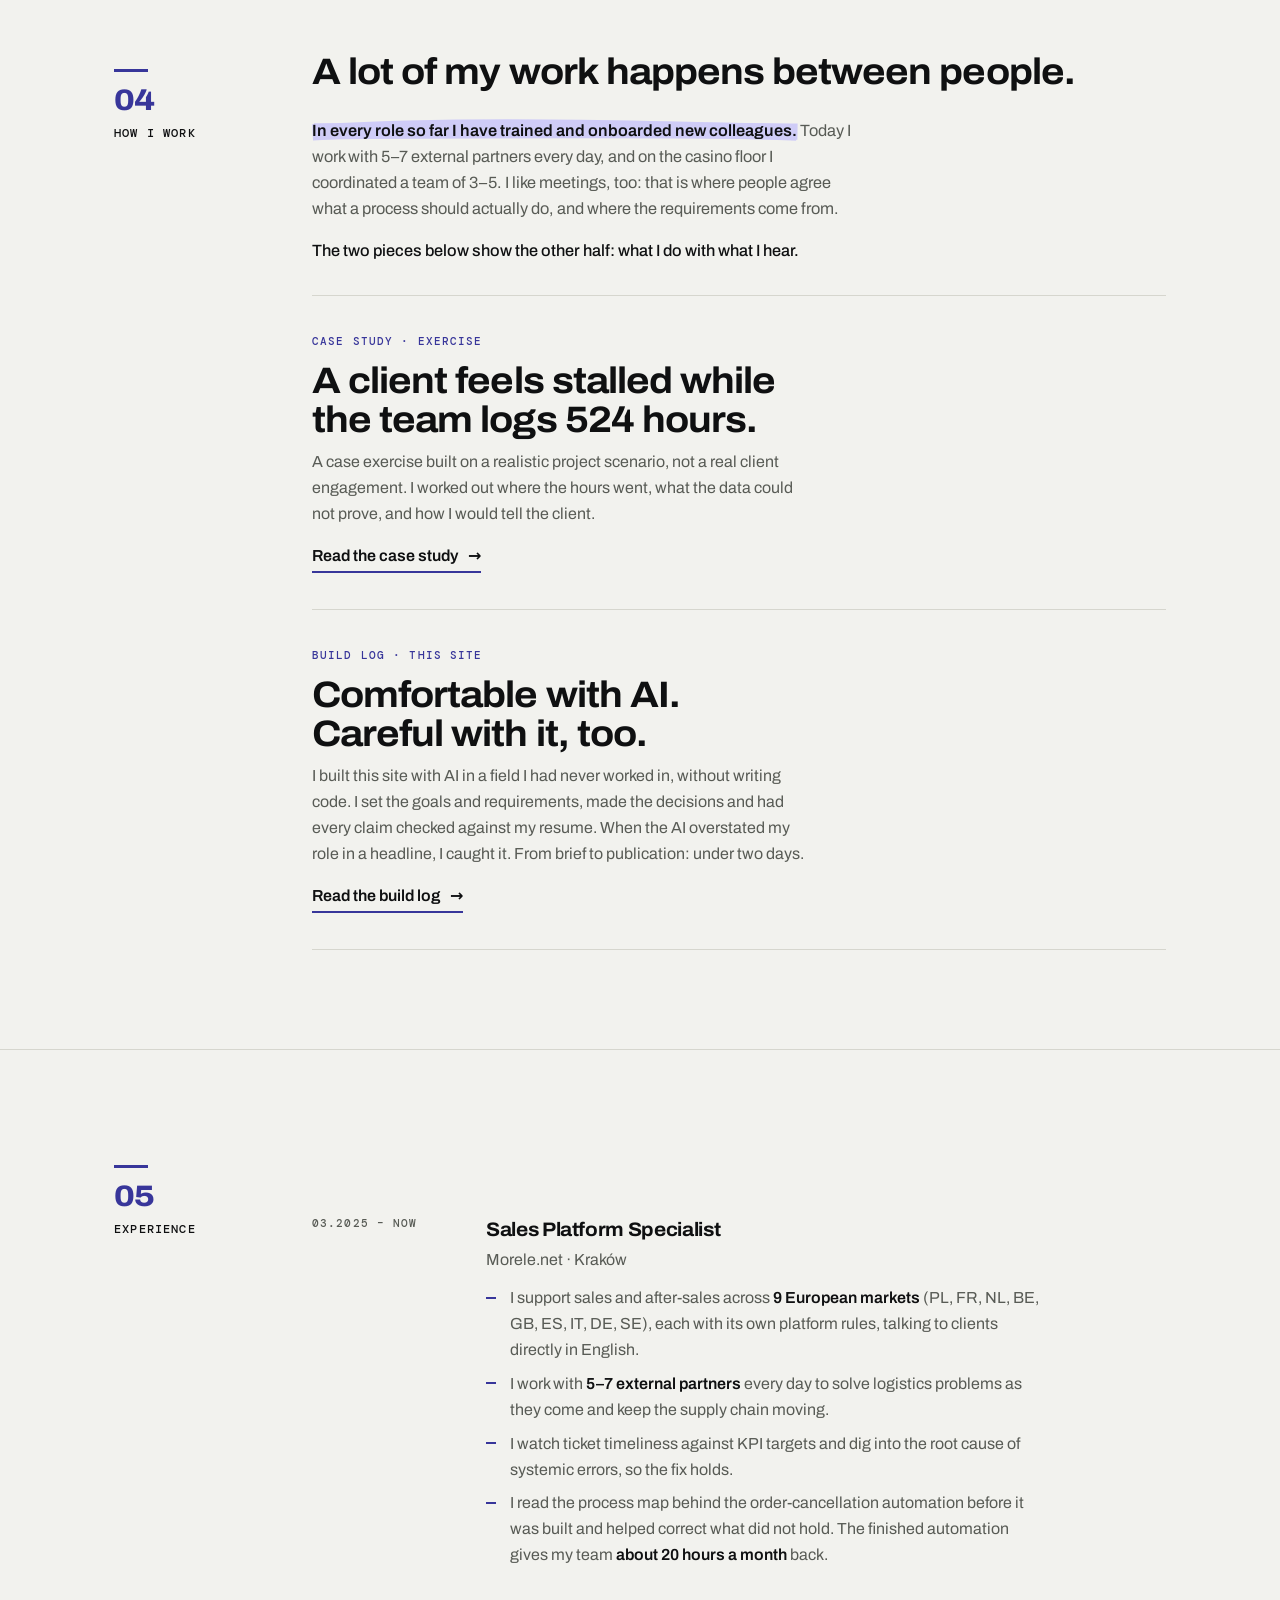
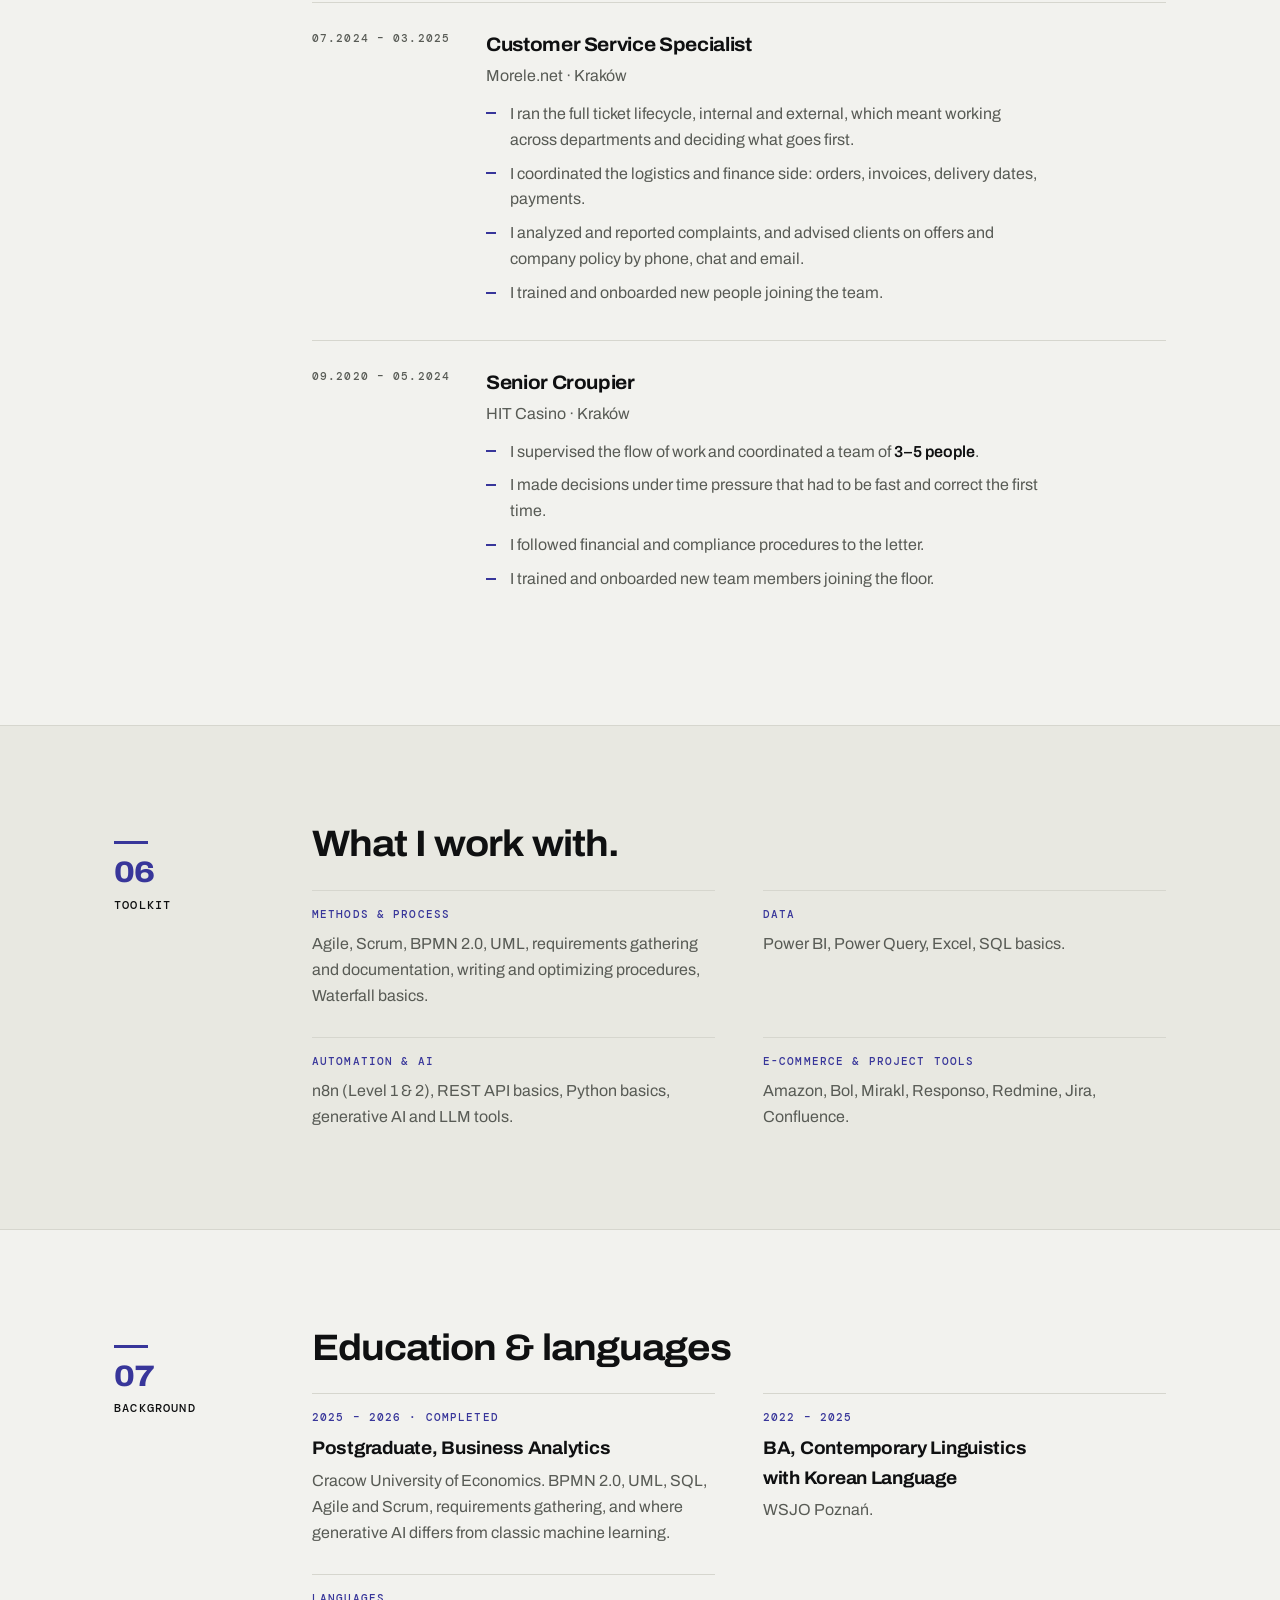
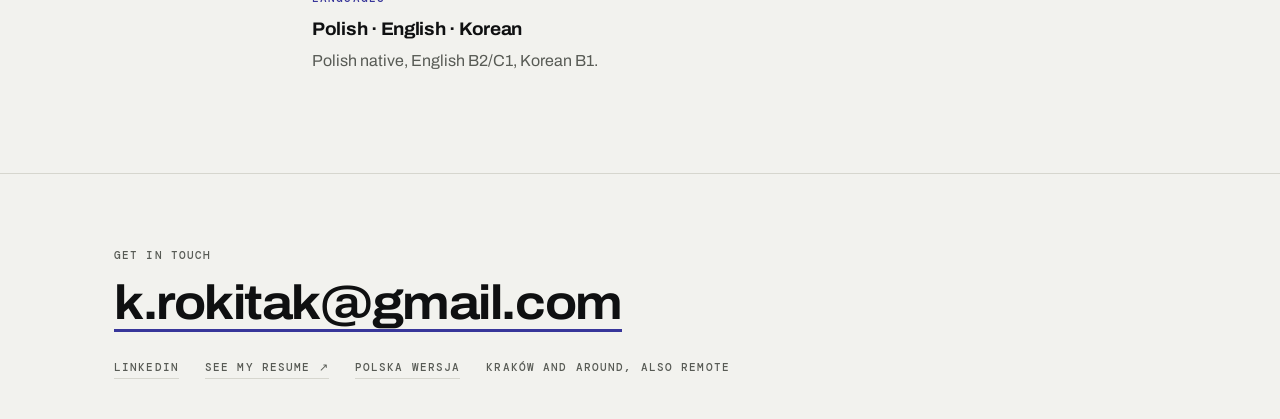
==== commit dd211092: "Add the "How this site was built" pages English and Polish build log: the goal, who did what, the de" ====
--- a/index.html
+++ b/index.html
@@ -173,17 +173,17 @@
       <div>
         <h2 class="section-head reveal" id="work-h">A lot of my work happens between people.</h2>
         <p class="body-text reveal d1"><span class="mark">In every role so far I have trained and onboarded new colleagues.</span> Today I work with 5&ndash;7 external partners every day, and on the casino floor I coordinated a team of 3&ndash;5. I like meetings, too: that is where people agree what a process should actually do, and where the requirements come from.</p>
-        <p class="body-text work-bridge reveal d2">The piece below shows the other half: what I do with what I hear.</p>
+        <p class="body-text work-bridge reveal d2">The two pieces below show the other half: what I do with what I hear.</p>
         <a class="slab reveal" href="case-study.html">
           <p class="slab__tag mono">Case study · exercise</p>
           <h3>A client feels stalled while the team logs 524 hours.</h3>
           <p>A case exercise built on a realistic project scenario, not a real client engagement. I worked out where the hours went, what the data could not prove, and how I would tell the client.</p>
           <span class="go">Read the case study</span>
         </a>
-        <a class="slab reveal d1" href="build-log.html" hidden>
+        <a class="slab reveal d1" href="build-log.html">
           <p class="slab__tag mono">Build log · this site</p>
           <h3>Comfortable with AI. Careful with it, too.</h3>
-          <p>I built this site with AI in a field I had never worked in, without writing code. I set the goals and requirements, made the decisions and had every claim checked against my resume. When the AI overstated my role in a headline, I caught it. The log has the rest.</p>
+          <p>I built this site with AI in a field I had never worked in, without writing code. I set the goals and requirements, made the decisions and had every claim checked against my resume. When the AI overstated my role in a headline, I caught it. From brief to publication: under two days.</p>
           <span class="go">Read the build log</span>
         </a>
       </div>
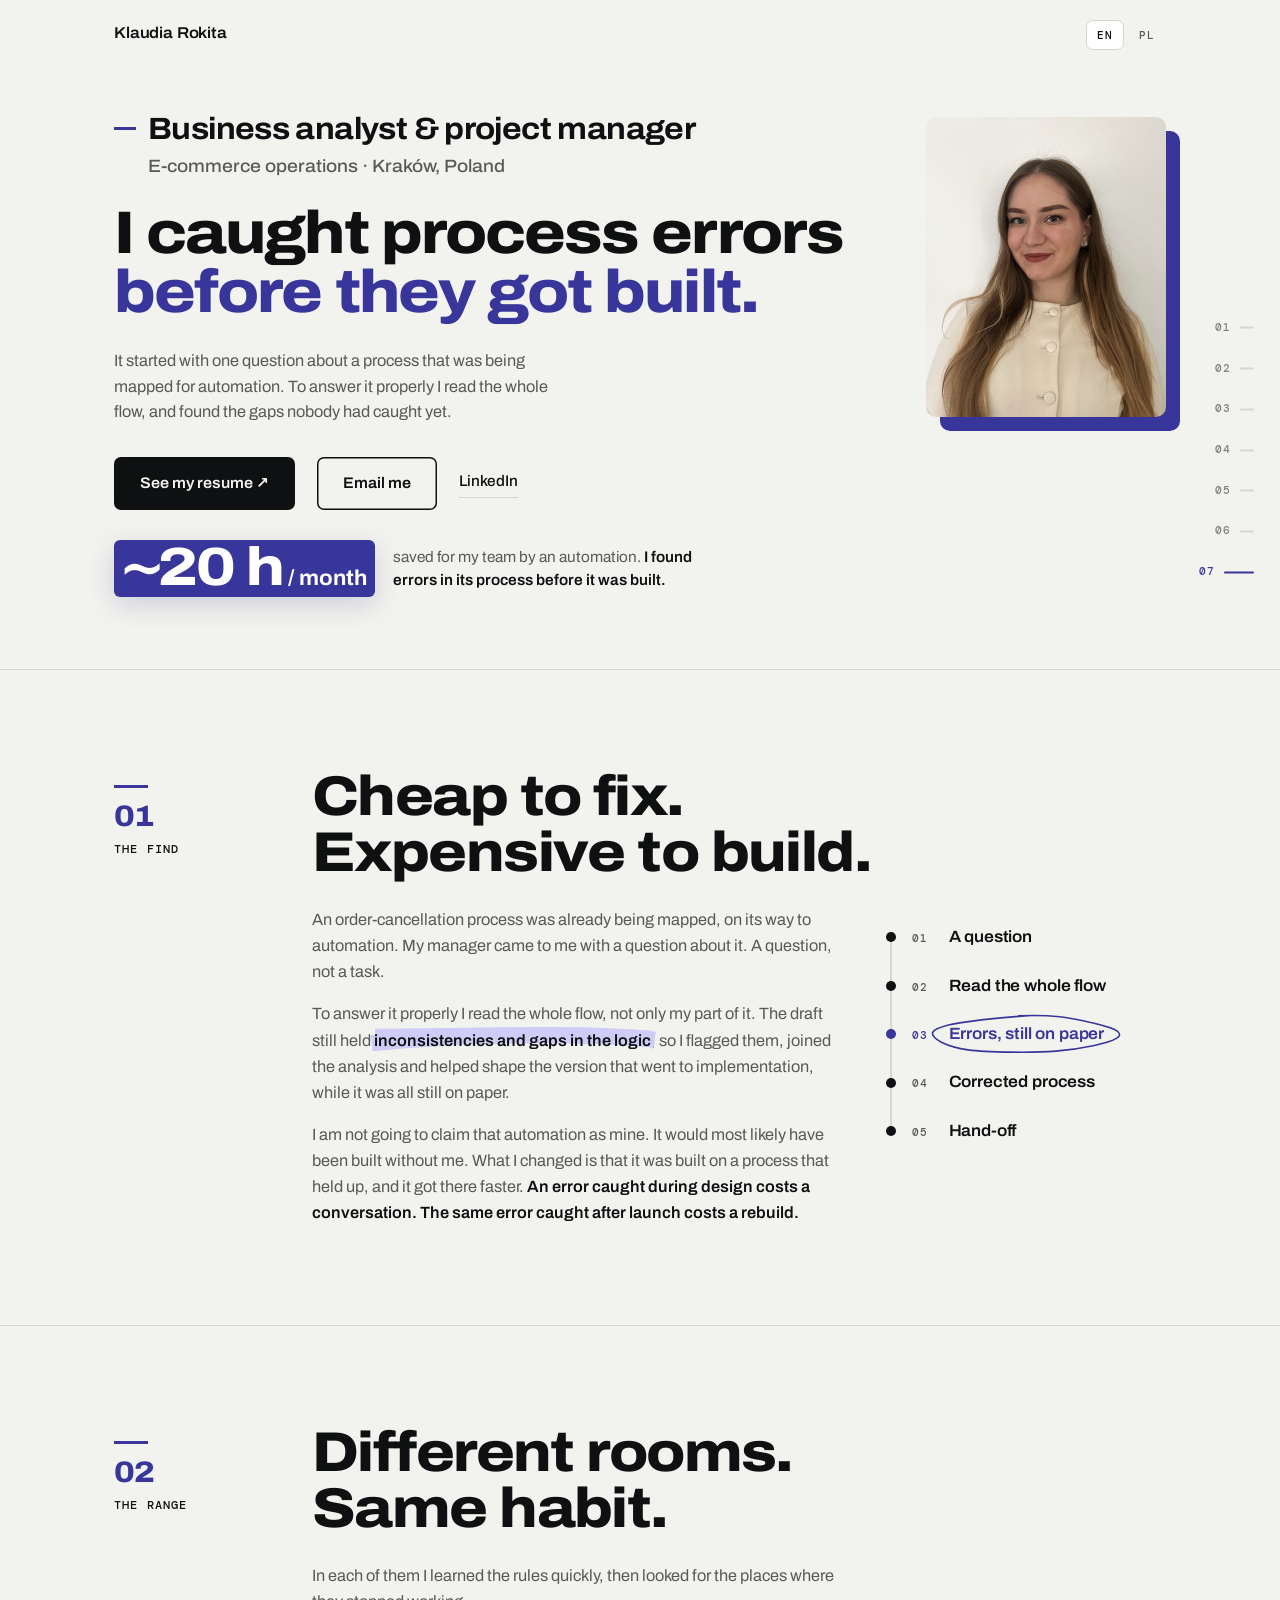
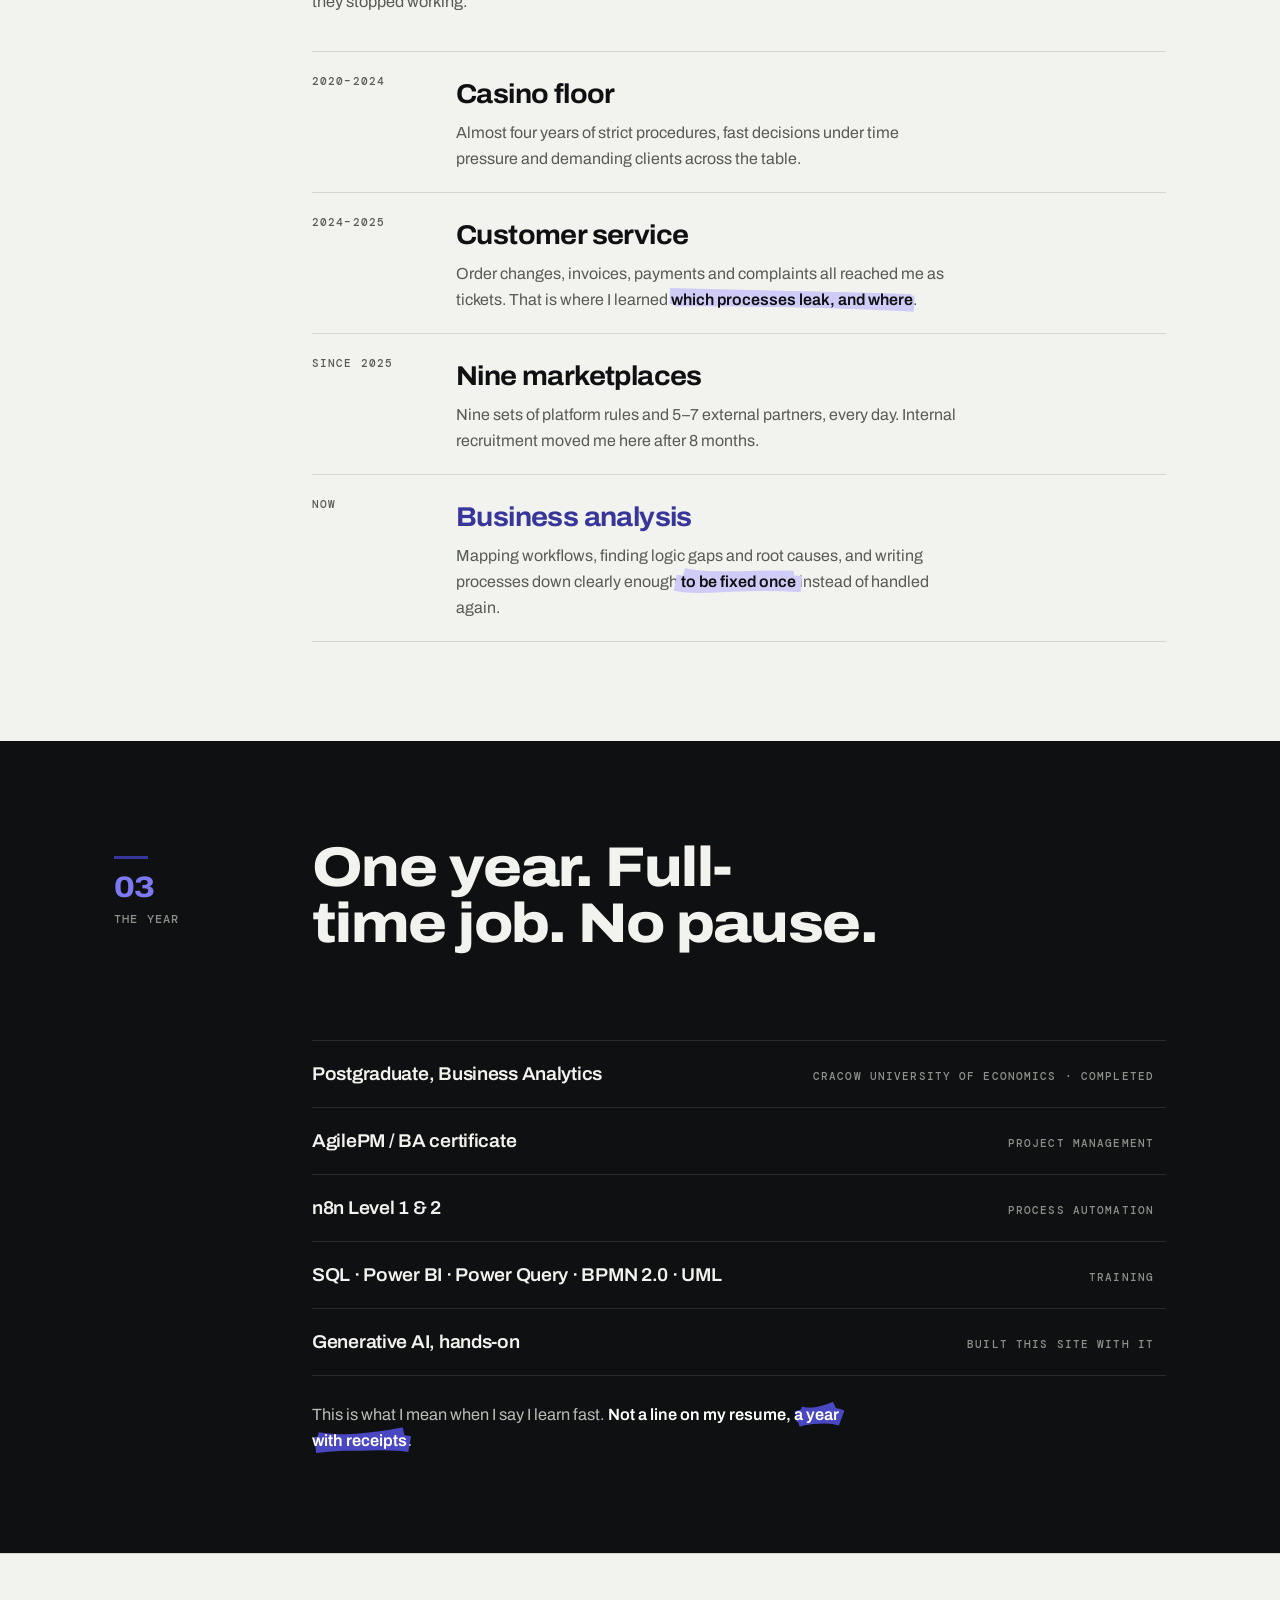
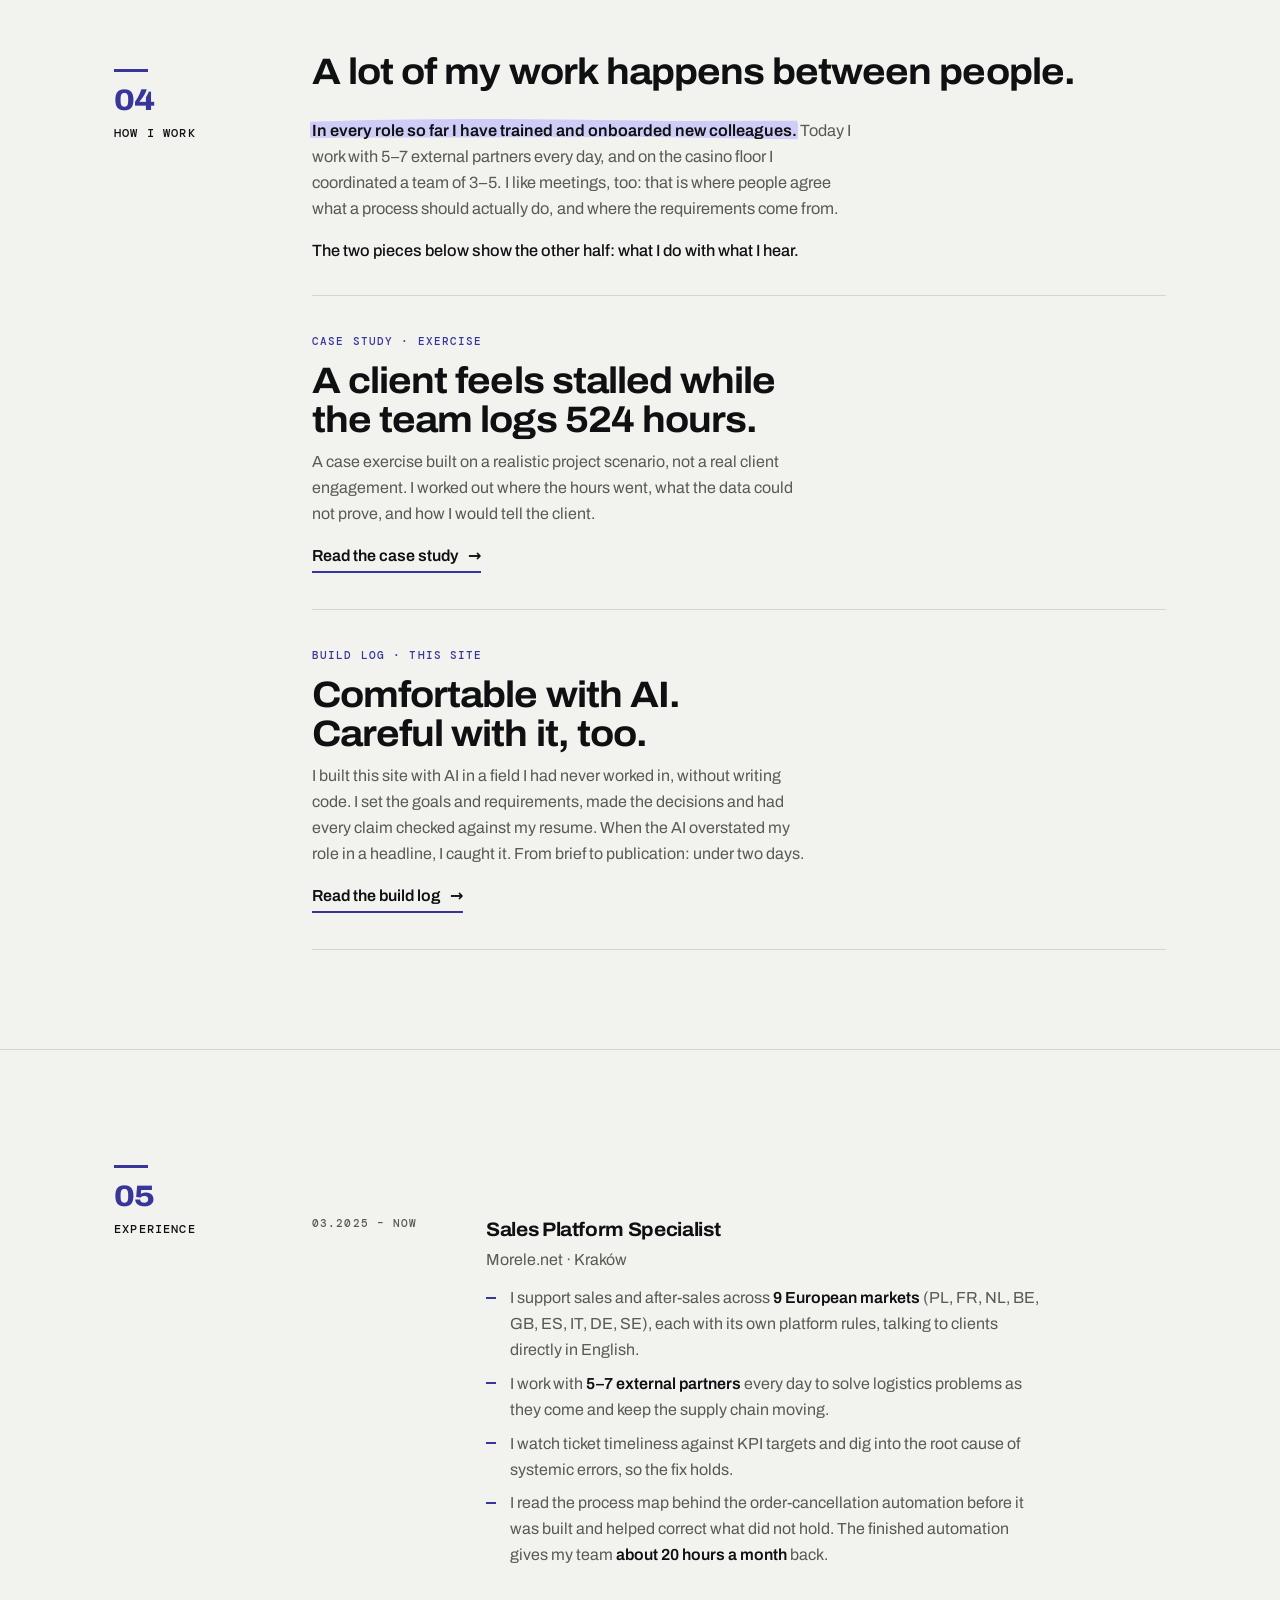
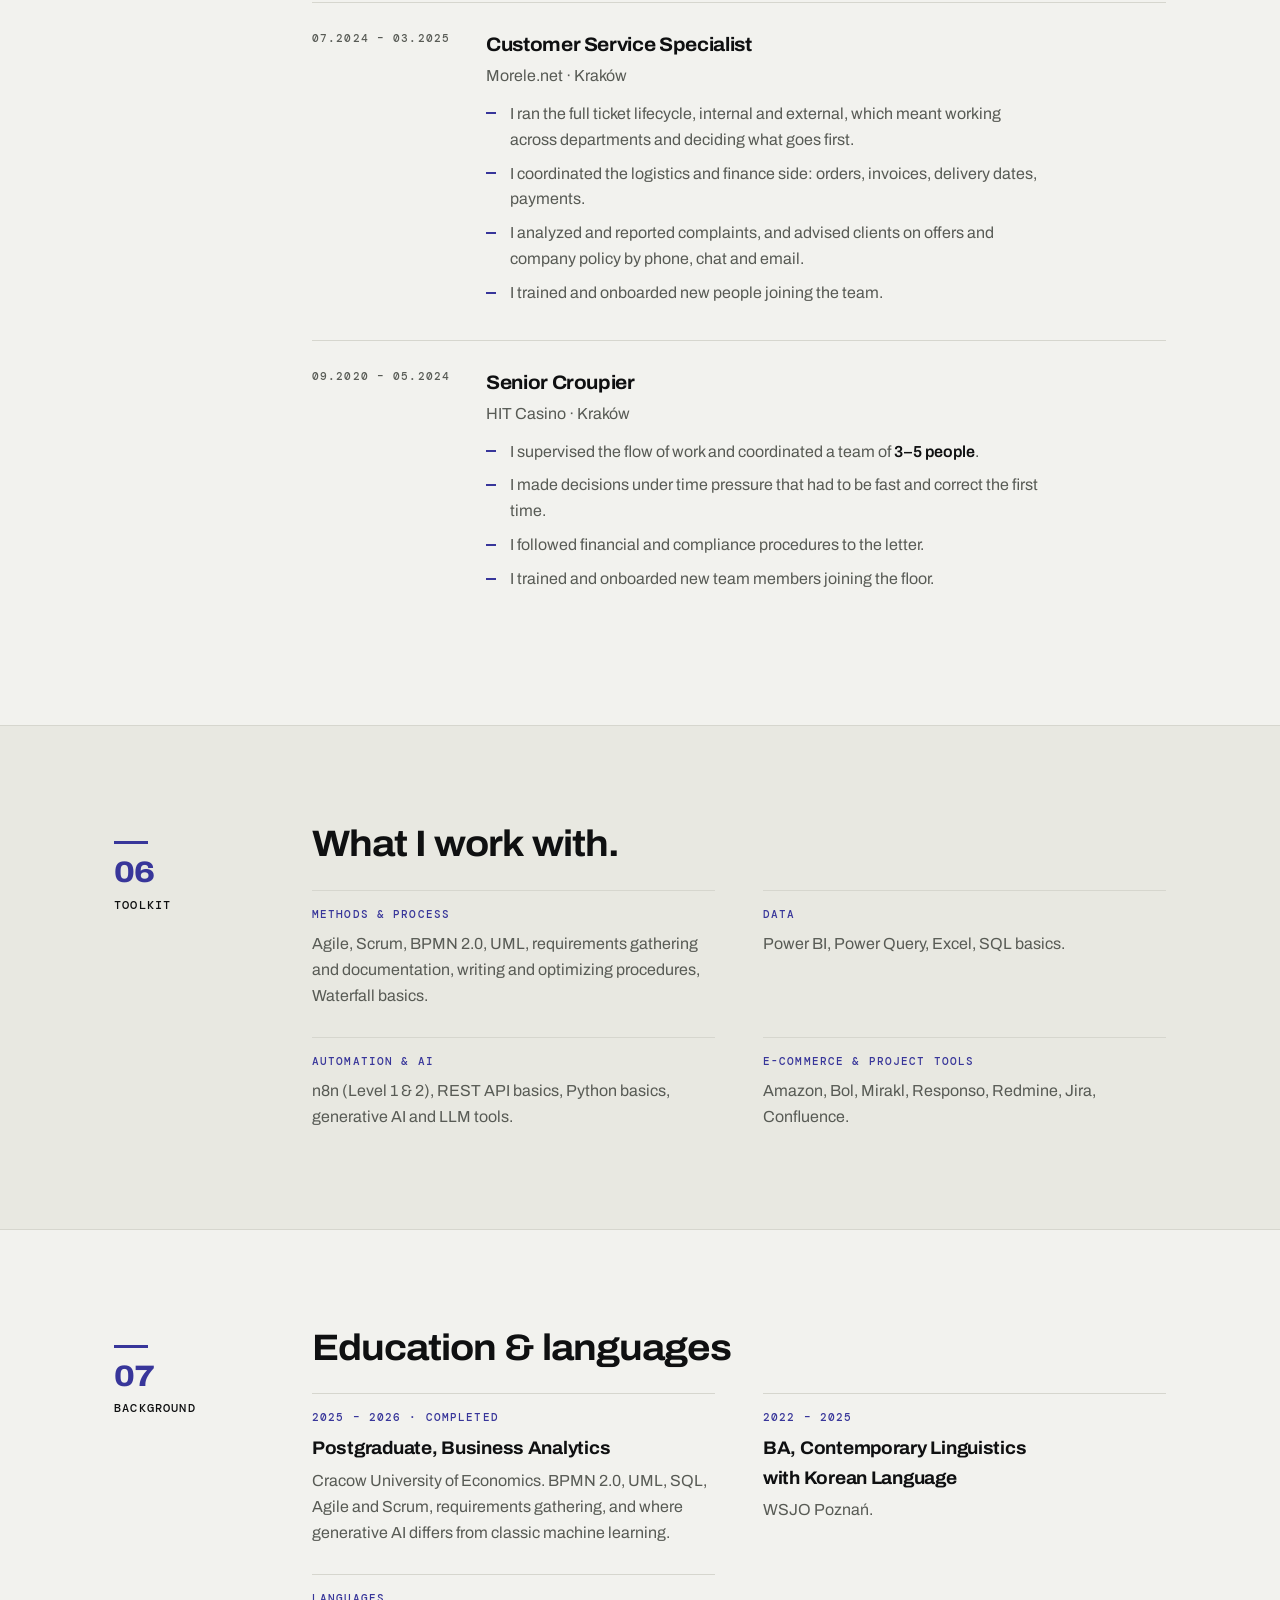
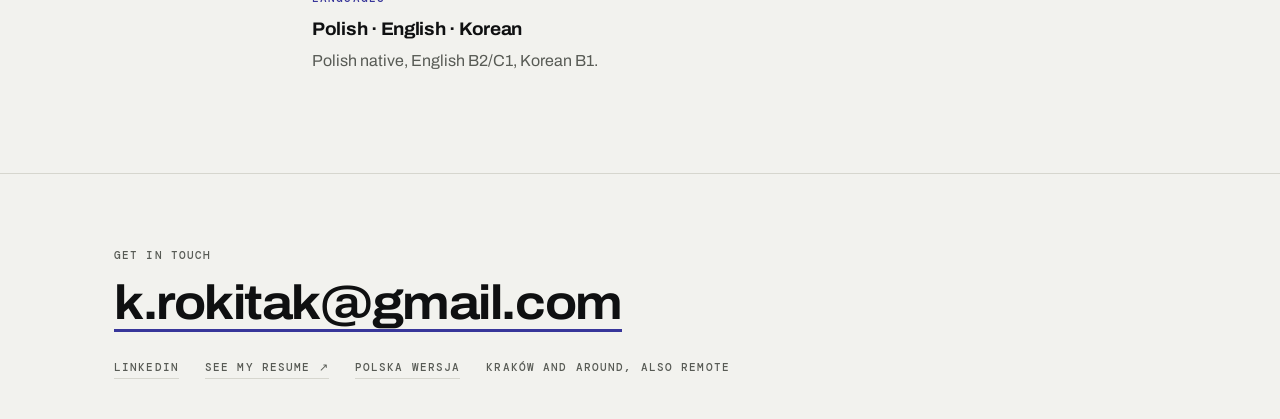
==== commit 99546515: "Count visits with GoatCounter One async line on every page. No cookies and no personal data, so no c" ====
--- a/index.html
+++ b/index.html
@@ -315,5 +315,7 @@
 <script src="assets/js/vendor/rough-notation.iife.js" defer></script>
 <script src="assets/js/marks.js?v=3" defer></script>
 <script src="assets/js/nav.js?v=1" defer></script>
+<!-- visit counter: no cookies, no personal data (goatcounter.com) -->
+<script data-goatcounter="https://klaudiarokita.goatcounter.com/count" async src="https://gc.zgo.at/count.js"></script>
 </body>
 </html>
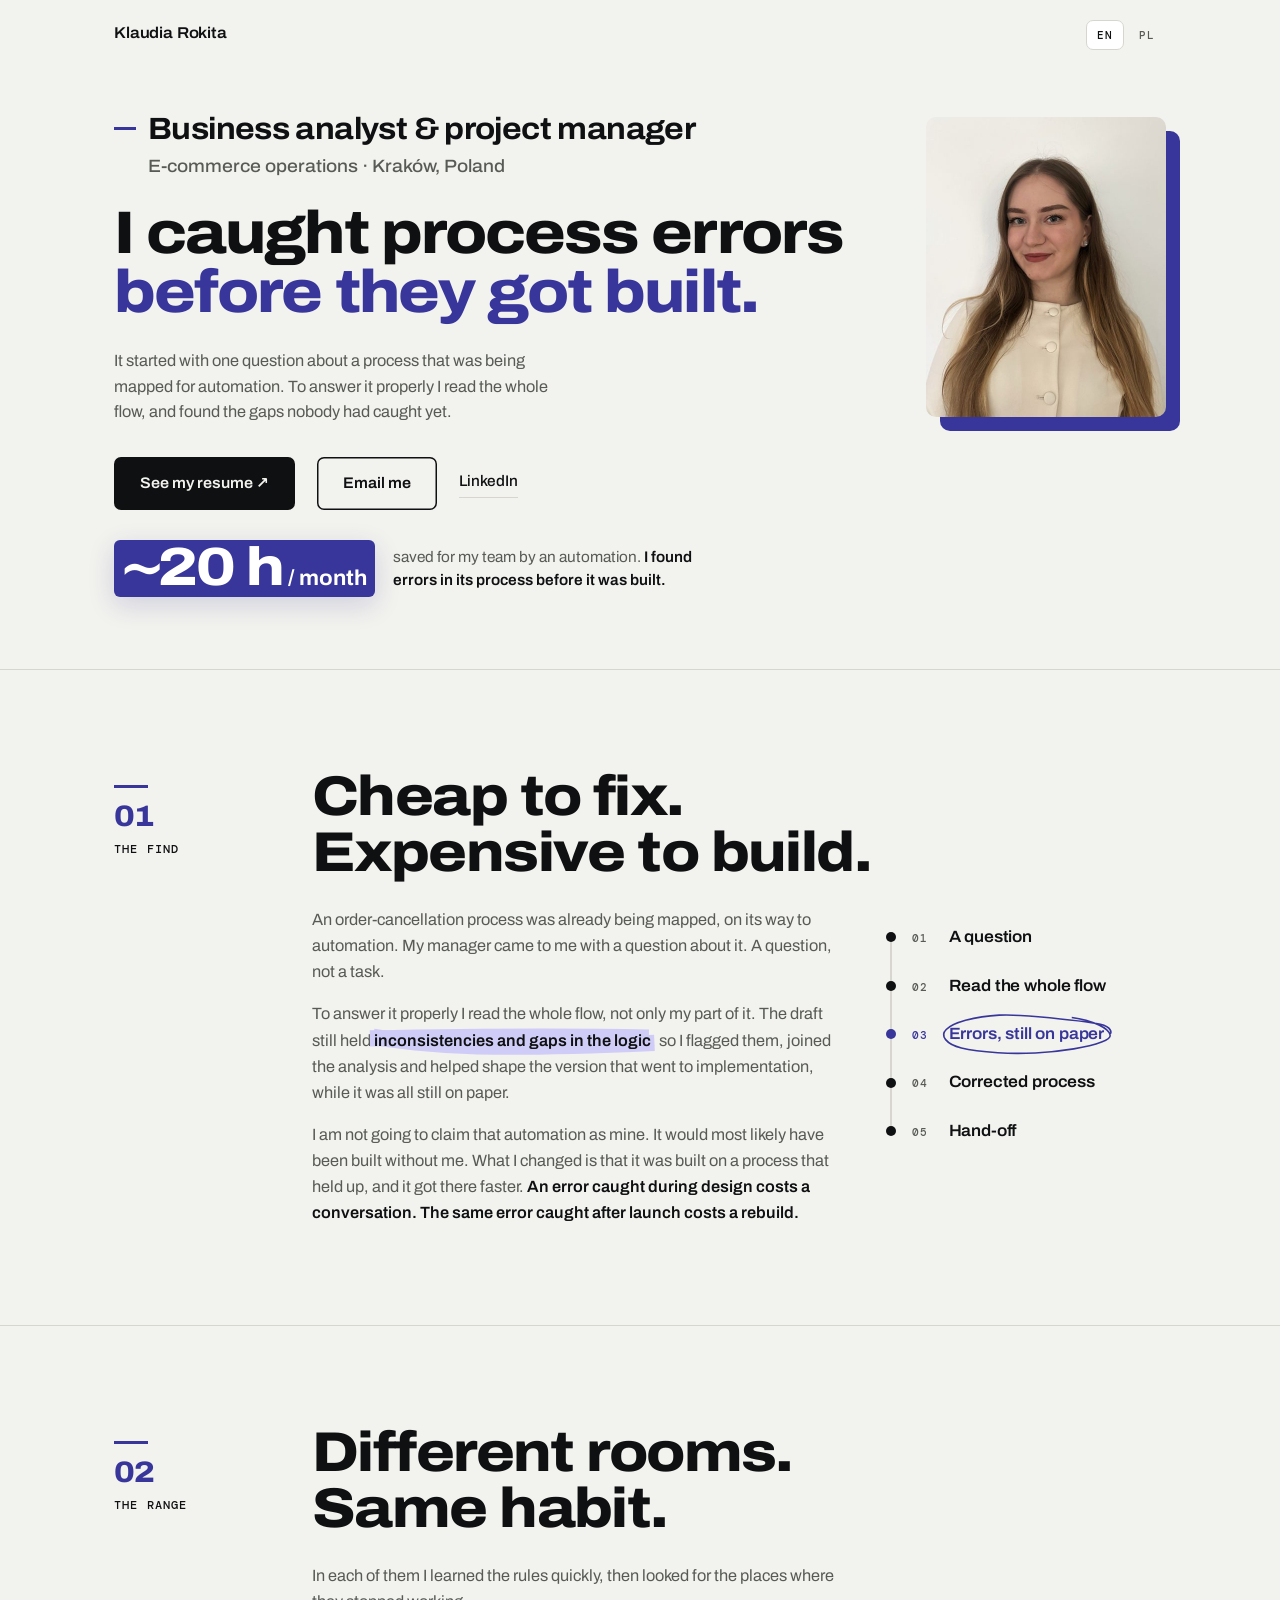
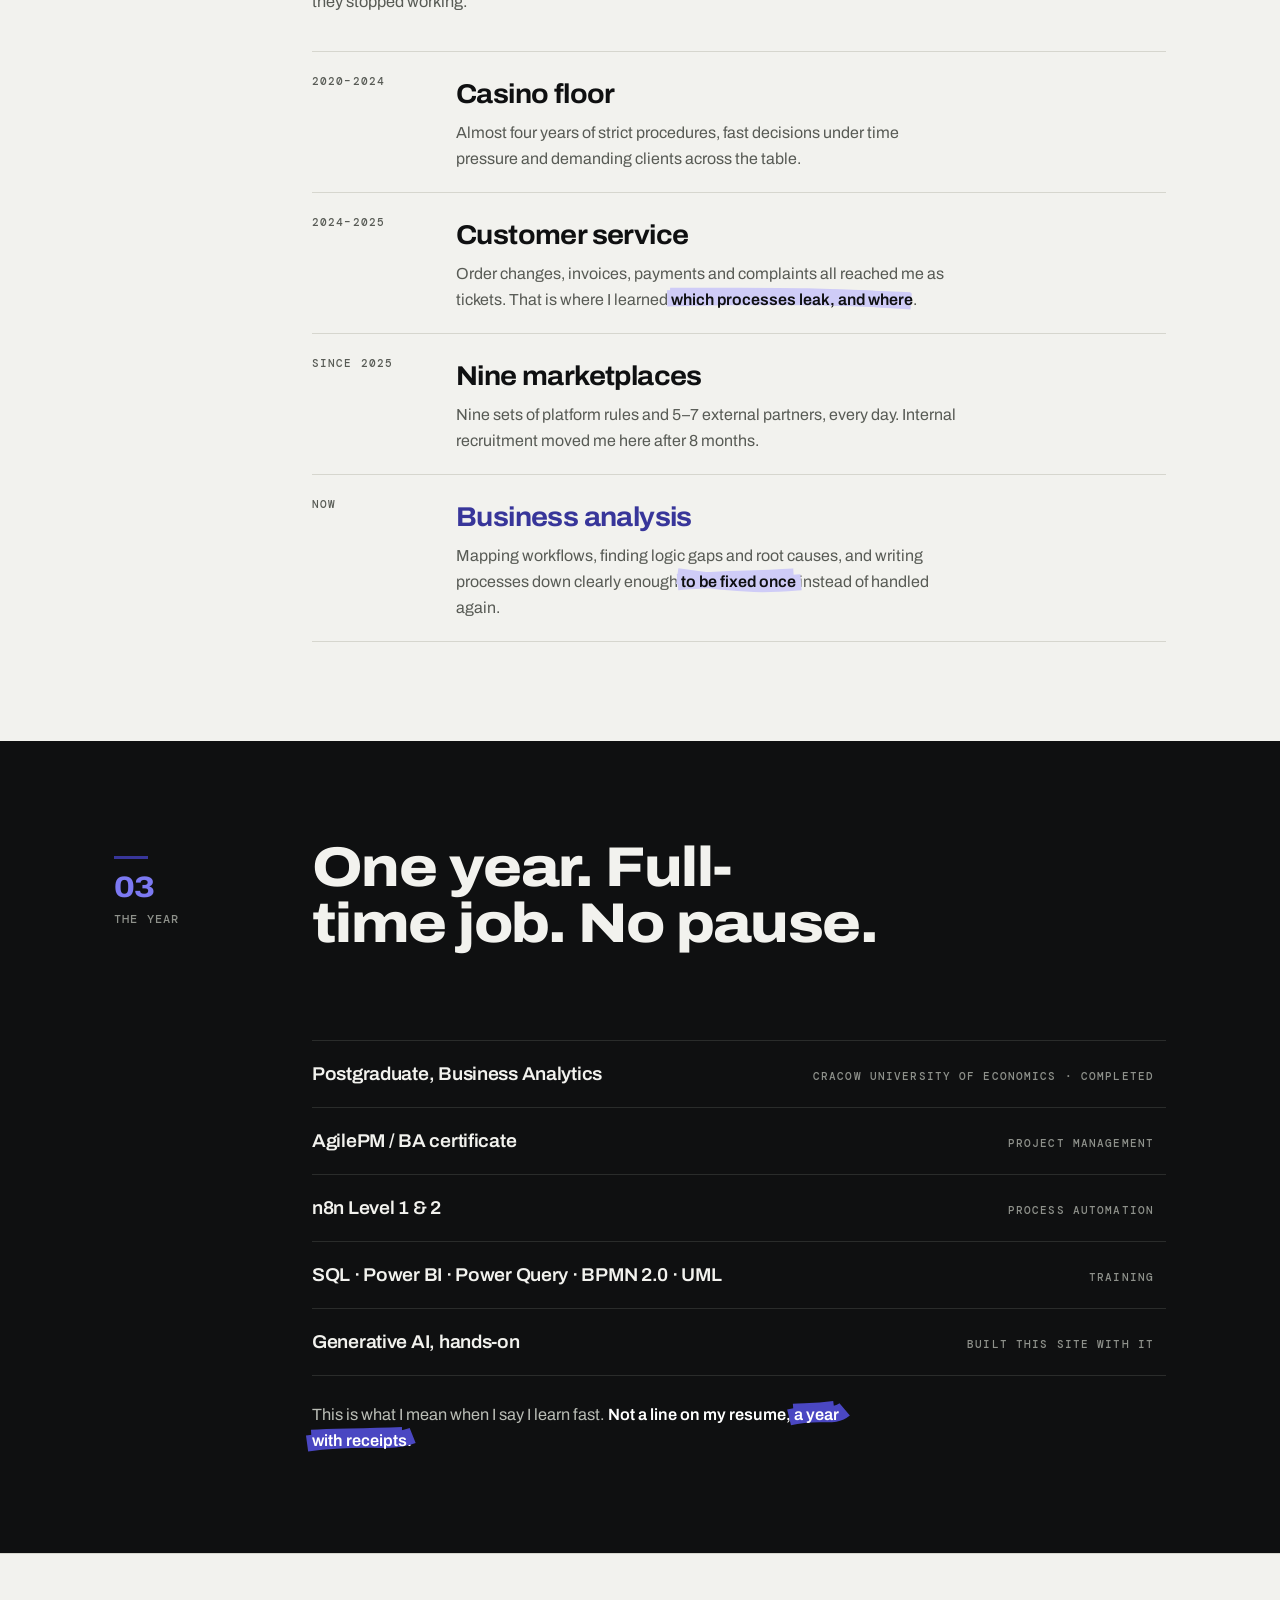
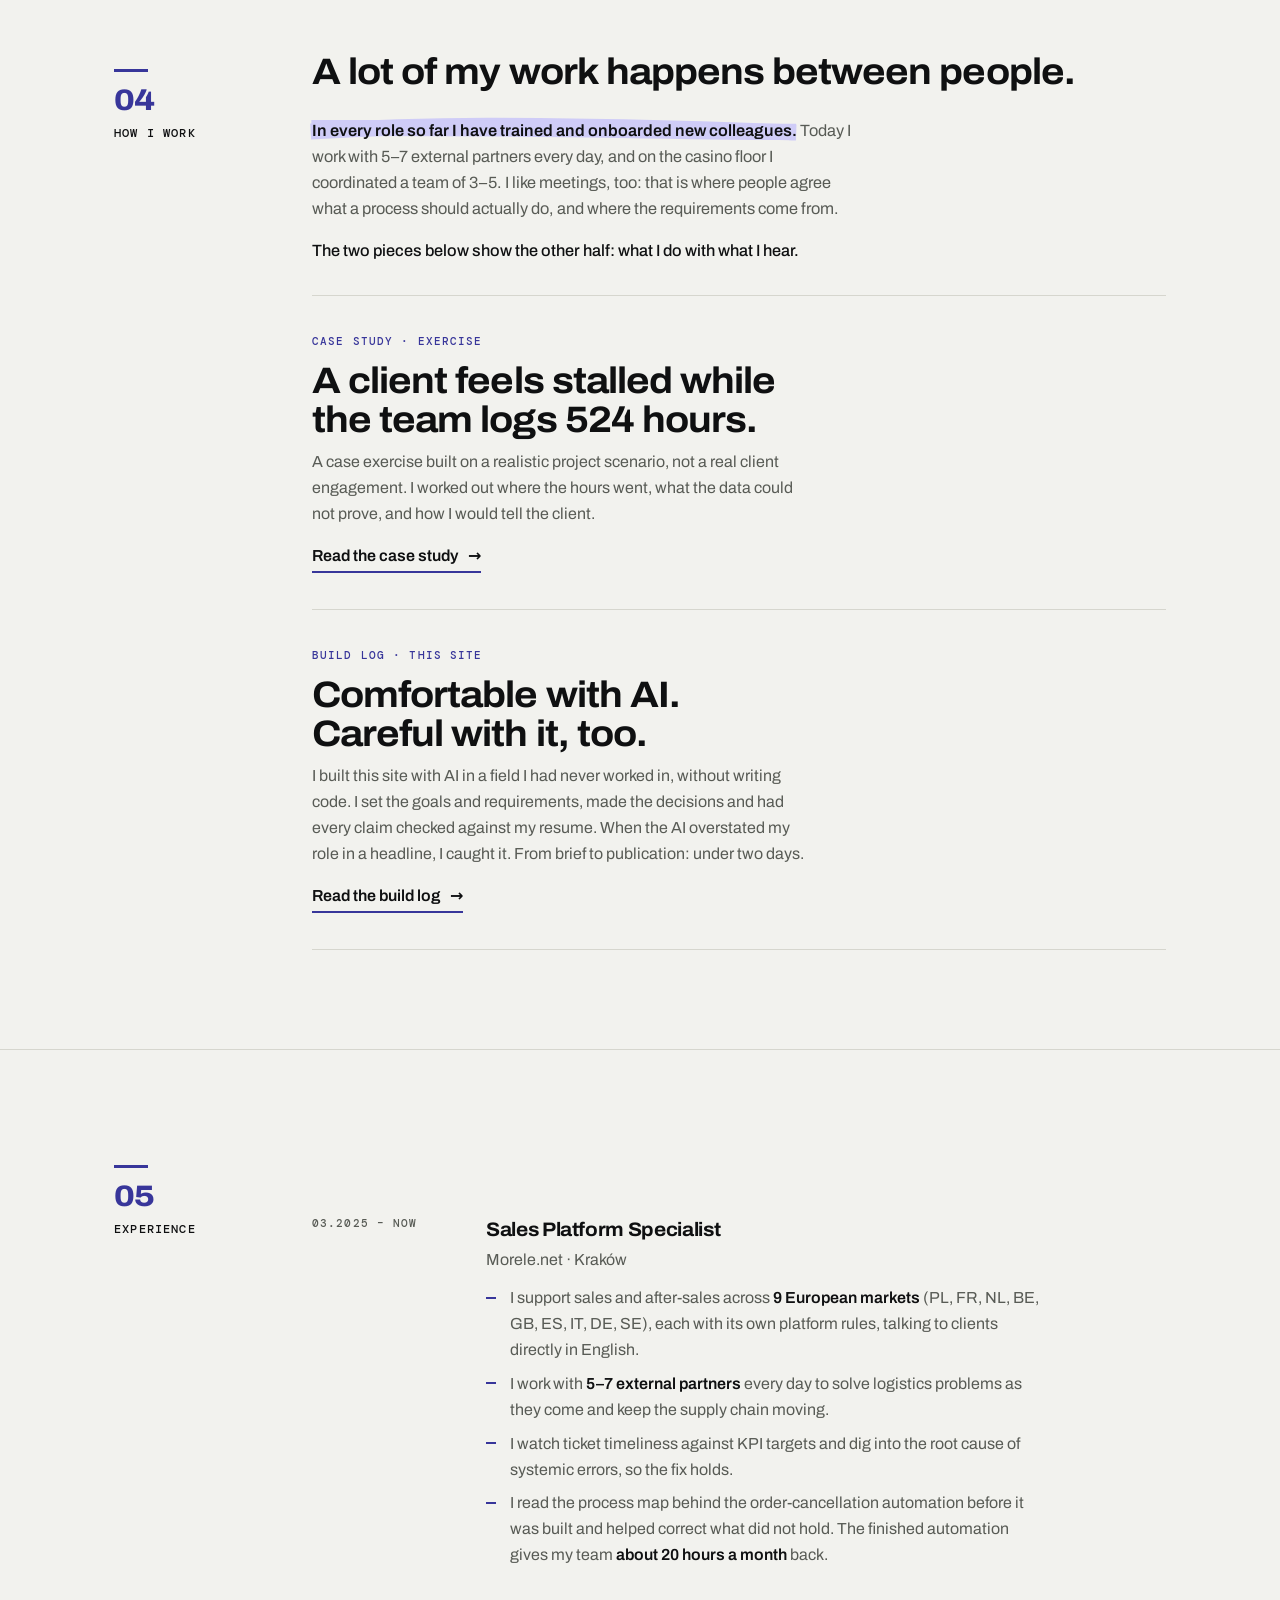
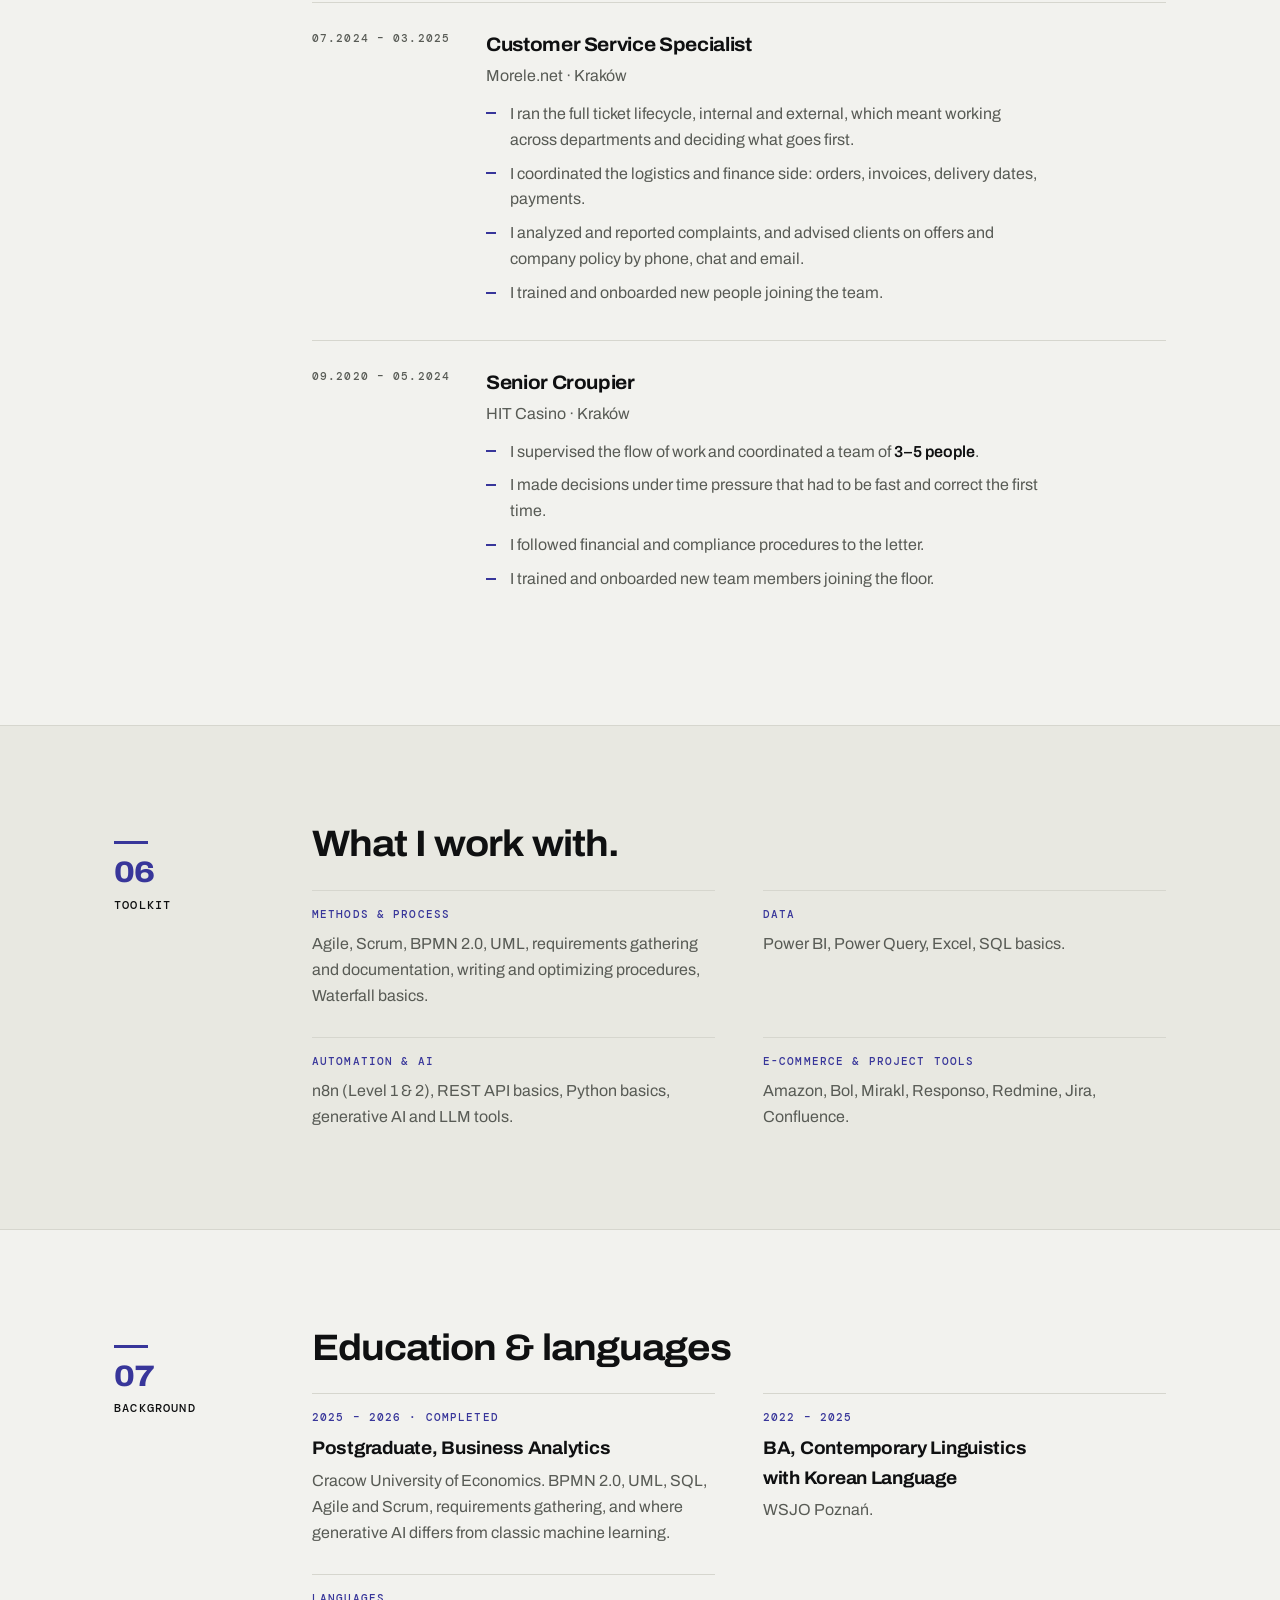
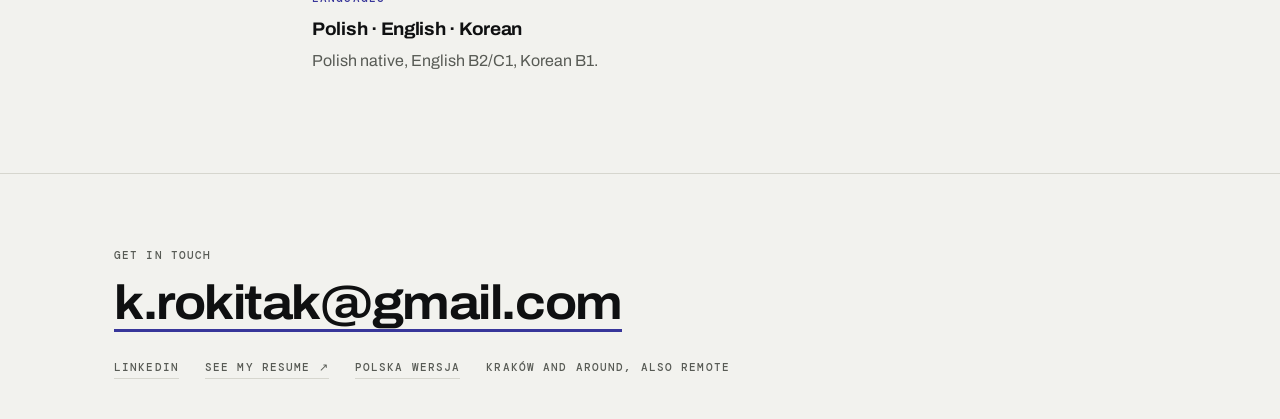
==== commit 439cbf48: "Swap GoatCounter for Umami and measure reading attention Umami shows one row per visit, so a country" ====
--- a/index.html
+++ b/index.html
@@ -315,7 +315,8 @@
 <script src="assets/js/vendor/rough-notation.iife.js" defer></script>
 <script src="assets/js/marks.js?v=3" defer></script>
 <script src="assets/js/nav.js?v=1" defer></script>
-<!-- visit counter: no cookies, no personal data (goatcounter.com) -->
-<script data-goatcounter="https://klaudiarokita.goatcounter.com/count" async src="https://gc.zgo.at/count.js"></script>
+<!-- visit counter and reading attention: no cookies, no personal data -->
+<script defer src="https://cloud.umami.is/script.js" data-website-id="720bf04b-3de4-4dd5-a9f3-2a968050e540"></script>
+<script defer src="assets/js/attention.js?v=1"></script>
 </body>
 </html>
